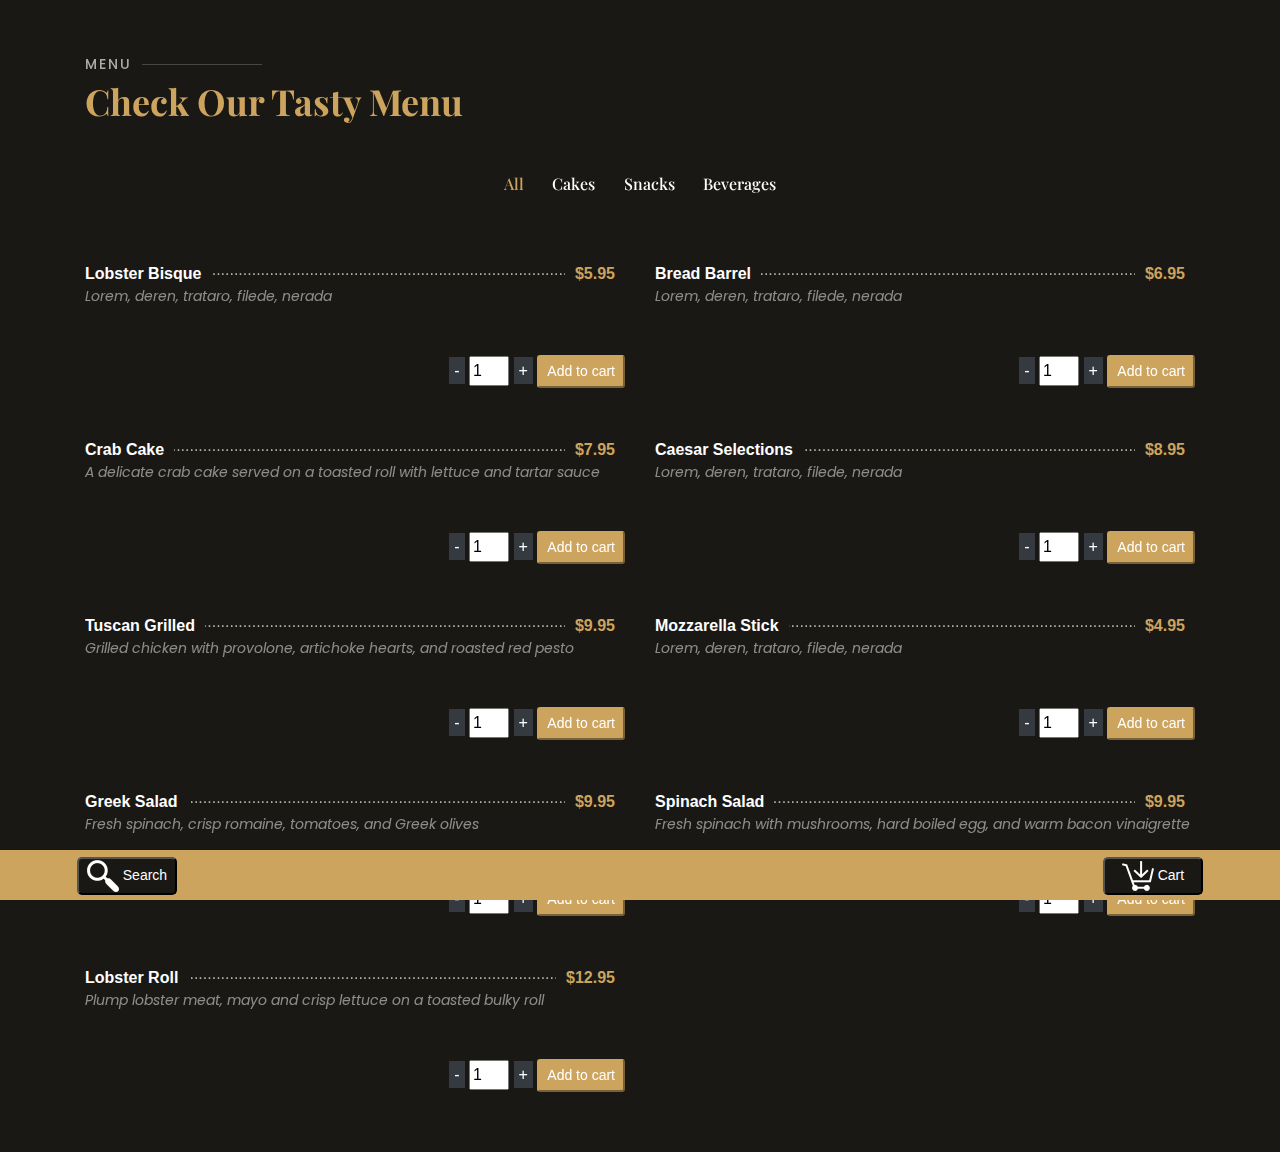
==== orderManagement/index.html @ 2bf502c6 "add features and order management" ====
<!DOCTYPE html>
<html lang="en">
  <head>
    <meta charset="utf-8" />
    <meta content="width=device-width, initial-scale=1.0" name="viewport" />

    <title>Bubby Bakery</title>
    <meta content="" name="description" />
    <meta content="" name="keywords" />

    <!-- Google Fonts -->
    <link
      href="https://fonts.googleapis.com/css?family=Open+Sans:300,300i,400,400i,600,600i,700,700i|Playfair+Display:ital,wght@0,400;0,500;0,600;0,700;1,400;1,500;1,600;1,700|Poppins:300,300i,400,400i,500,500i,600,600i,700,700i"
      rel="stylesheet"
    />

    <!-- Vendor CSS Files -->
    <link
      href="../assets/vendor/animate.css/animate.min.css"
      rel="stylesheet"
    />
    <link href="../assets/vendor/aos/aos.css" rel="stylesheet" />
    <link
      href="../assets/vendor/bootstrap/css/bootstrap.min.css"
      rel="stylesheet"
    />
    <link
      href="../assets/vendor/bootstrap-icons/bootstrap-icons.css"
      rel="stylesheet"
    />
    <link
      href="../assets/vendor/boxicons/css/boxicons.min.css"
      rel="stylesheet"
    />
    <link
      href="../assets/vendor/glightbox/css/glightbox.min.css"
      rel="stylesheet"
    />
    <link
      href="../assets/vendor/swiper/swiper-bundle.min.css"
      rel="stylesheet"
    />
    <link
      rel="stylesheet"
      href="https://cdnjs.cloudflare.com/ajax/libs/font-awesome/4.7.0/css/font-awesome.min.css"
    />

    <script src="https://ajax.googleapis.com/ajax/libs/jquery/3.5.1/jquery.min.js"></script>
  <script src="https://cdnjs.cloudflare.com/ajax/libs/popper.js/1.16.0/umd/popper.min.js"></script>
  <script src="https://maxcdn.bootstrapcdn.com/bootstrap/4.5.2/js/bootstrap.min.js"></script>
    <!-- Template Main CSS File -->
    <link href="../assets/css/style.css" rel="stylesheet" />
    <link rel="stylesheet" href="https://maxcdn.bootstrapcdn.com/bootstrap/4.5.2/css/bootstrap.min.css">

    <!-- =======================================================
  * Template Name: Restaurantly - v3.1.0
  * Template URL: https://bootstrapmade.com/restaurantly-restaurant-template/
  * Author: BootstrapMade.com
  * License: https://bootstrapmade.com/license/
  ======================================================== -->
  </head>

  <body>
    <!-- The social media icon bar -->

    <!-- ======= Menu Section ======= -->
    <section id="menu" class="menu section-bg">
      <div class="container" data-aos="fade-up">
        <div class="section-title">
          <h2>Menu</h2>
          <p>Check Our Tasty Menu</p>
        </div>

        <div class="row" data-aos="fade-up" data-aos-delay="100">
          <div class="col-lg-12 d-flex justify-content-center">
            <ul id="menu-flters">
              <li data-filter="*" class="filter-active">All</li>
              <li data-filter=".filter-starters">Cakes</li>
              <li data-filter=".filter-salads">Snacks</li>
              <li data-filter=".filter-specialty">Beverages</li>
            </ul>
          </div>
        </div>

        <div class="row menu-container" data-aos="fade-up" data-aos-delay="200">
          <div class="col-lg-6 menu-item filter-starters">
            <div class="menu-content">
              <a href="#">Lobster Bisque</a><span>$5.95
               
              </span>
              
            </div>
            <div class="menu-ingredients">
              Lorem, deren, trataro, filede, nerada
            </div>
            <div class="qty mt-5 ">
              <span class="minus bg-dark">-</span>
              <input type="number" class="count" name="qty" value="1">
              <span class="plus bg-dark">+</span>
              <button type="button" class="add-to-cart">Add to cart</button>
          </div>
          </div>

          <div class="col-lg-6 menu-item filter-specialty">
            <div class="menu-content">
              <a href="#">Bread Barrel</a><span>$6.95</span>
            </div>
            <div class="menu-ingredients">
              Lorem, deren, trataro, filede, nerada
            </div>
            <div class="qty mt-5 ">
              <span class="minus bg-dark">-</span>
              <input type="number" class="count" name="qty" value="1">
              <span class="plus bg-dark">+</span>
              <button type="button" class="add-to-cart">Add to cart</button>
          </div>
          </div>

          <div class="col-lg-6 menu-item filter-starters">
            <div class="menu-content">
              <a href="#">Crab Cake</a><span>$7.95</span>
            </div>
            <div class="menu-ingredients">
              A delicate crab cake served on a toasted roll with lettuce and
              tartar sauce
            </div>
            <div class="qty mt-5 ">
              <span class="minus bg-dark">-</span>
              <input type="number" class="count" name="qty" value="1">
              <span class="plus bg-dark">+</span>
              <button type="button" class="add-to-cart">Add to cart</button>
          </div>
          </div>

          <div class="col-lg-6 menu-item filter-salads">
            <div class="menu-content">
              <a href="#">Caesar Selections</a><span>$8.95</span>
            </div>
            <div class="menu-ingredients">
              Lorem, deren, trataro, filede, nerada
            </div>
            <div class="qty mt-5 ">
              <span class="minus bg-dark">-</span>
              <input type="number" class="count" name="qty" value="1">
              <span class="plus bg-dark">+</span>
              <button type="button" class="add-to-cart">Add to cart</button>
          </div>
          </div>

          <div class="col-lg-6 menu-item filter-specialty">
            <div class="menu-content">
              <a href="#">Tuscan Grilled</a><span>$9.95</span>
            </div>
            <div class="menu-ingredients">
              Grilled chicken with provolone, artichoke hearts, and roasted red
              pesto
            </div>
            <div class="qty mt-5 ">
              <span class="minus bg-dark">-</span>
              <input type="number" class="count" name="qty" value="1">
              <span class="plus bg-dark">+</span>
              <button type="button" class="add-to-cart">Add to cart</button>
          </div>
          </div>

          <div class="col-lg-6 menu-item filter-starters">
            <div class="menu-content">
              <a href="#">Mozzarella Stick</a><span>$4.95</span>
            </div>
            <div class="menu-ingredients">
              Lorem, deren, trataro, filede, nerada
            </div>
            <div class="qty mt-5 ">
              <span class="minus bg-dark">-</span>
              <input type="number" class="count" name="qty" value="1">
              <span class="plus bg-dark">+</span>
              <button type="button" class="add-to-cart">Add to cart</button>
          </div>
          </div>

          <div class="col-lg-6 menu-item filter-salads">
            <div class="menu-content">
              <a href="#">Greek Salad</a><span>$9.95</span>
            </div>
            <div class="menu-ingredients">
              Fresh spinach, crisp romaine, tomatoes, and Greek olives
            </div>
            <div class="qty mt-5 ">
              <span class="minus bg-dark">-</span>
              <input type="number" class="count" name="qty" value="1">
              <span class="plus bg-dark">+</span>
              <button type="button" class="add-to-cart">Add to cart</button>
          </div>
          </div>

          <div class="col-lg-6 menu-item filter-salads">
            <div class="menu-content">
              <a href="#">Spinach Salad</a><span>$9.95</span>
            </div>
            <div class="menu-ingredients">
              Fresh spinach with mushrooms, hard boiled egg, and warm bacon
              vinaigrette
            </div>
            <div class="qty mt-5 ">
              <span class="minus bg-dark">-</span>
              <input type="number" class="count" name="qty" value="1">
              <span class="plus bg-dark">+</span>
              <button type="button" class="add-to-cart">Add to cart</button>
          </div>
          </div>

          <div class="col-lg-6 menu-item filter-specialty">
            <div class="menu-content">
              <a href="#">Lobster Roll</a><span>$12.95</span>
            </div>
            <div class="menu-ingredients">
              Plump lobster meat, mayo and crisp lettuce on a toasted bulky roll
            </div>
            <div class="qty mt-5 ">
              <span class="minus bg-dark">-</span>
              <input type="number" class="count" name="qty" value="1">
              <span class="plus bg-dark">+</span>
              <button type="button" class="add-to-cart">Add to cart</button>
          </div>
          </div>
        </div>
      </div>
    </section>
    <!-- End Menu Section -->

<!-- modal cart section -->
<!-- Button to Open the Modal -->

<!-- The Modal -->
<div class="modal" id="myModal">
  
  <div class="modal-dialog modal-lg">
    <div class="modal-content">

      <!-- Modal Header -->
      <div class="modal-header">
        <h4 class="modal-title">Cart</h4>
        <button type="button" class="close" data-dismiss="modal">&times;</button>
      </div>

      <!-- Modal body -->
      <div class="modal-body">
        <div class="row">
          <div class="col-5">
            <p>Chocolate cheesecake</p>
          </div>
          <div class="col-5" >
            <h6>Quantity</h6>
            <span class="minus bg-dark">-</span>
              <input type="number" class="count" name="qty" value="1">
              <span class="plus bg-dark">+</span>
            </div>
            <div class="col-2" >
              <P>Rs 1600/-</P>
          
          </div>
        </div>
        <div class="row">
          <div class="col-5">
            <p>Chocolate cheesecake</p>
          </div>
          <div class="col-5" >
            <span class="minus bg-dark">-</span>
              <input type="number" class="count" name="qty" value="1">
              <span class="plus bg-dark">+</span>
            </div>
            <div class="col-2" >
              <P>Rs 1600/-</P>
          
          </div>
        </div>
      
      
      </div>

      <!-- Modal footer -->
      <div class="modal-footer">
        <button type="button" class="btn-modal" data-dismiss="modal">Checkout</button>
      </div>

    </div>
  </div>
</div>



<!-- The Modal -->

<!-- Modal -->

    <!-- ======= Footer ======= -->
    <footer class="footer">
      <div class="container">
      <div class="footer-top">
       
          <div class="row">
            <div class="col-6" id="search">
              <button class="cart-button" > <img src="../assets/png/search-3-32.ico" alt="" /> Search </button>
            </div>
            <div class="col-6" id="cart">
              <button class="cart-button"  data-toggle="modal" data-target="#myModal" ><img src="../assets/png/cart-43-32.ico" alt="" /> Cart</button>
            </div>
          </div>


          
          <!-- <div class="icon-bar">
          <img src="../assets/png/cart-43-32.ico" alt="">
         </div> -->
        </div>
      </div>
    </footer>
    <!-- End Footer -->

    <!-- Vendor JS Files -->
    <script src="../assets/vendor/aos/aos.js"></script>
    <script src="../assets/vendor/bootstrap/js/bootstrap.bundle.min.js"></script>
    <script src="../assets/vendor/glightbox/js/glightbox.min.js"></script>
    <script src="../assets/vendor/isotope-layout/isotope.pkgd.min.js"></script>
    <script src="../assets/vendor/php-email-form/validate.js"></script>
    <script src="../assets/vendor/swiper/swiper-bundle.min.js"></script>

    <!-- Template Main JS File -->
    <script src="../assets/js/main.js"></script>
  </body>
</html>
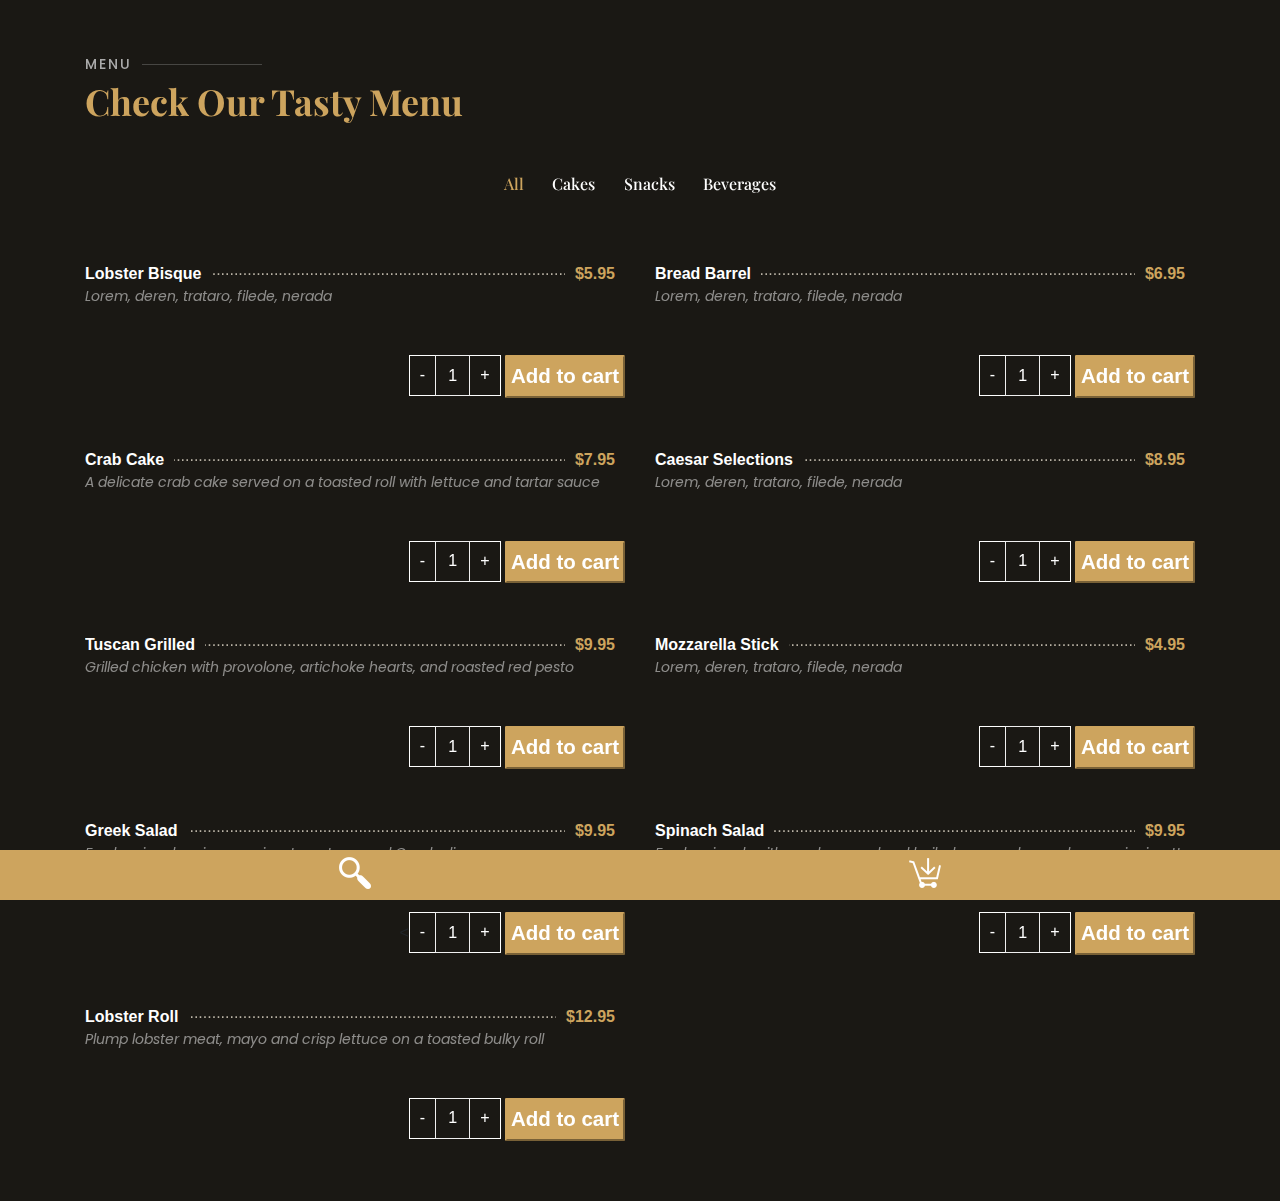
==== commit ca2fcd5d: "change tv menu" ====
--- a/orderManagement/index.html
+++ b/orderManagement/index.html
@@ -94,9 +94,8 @@
               Lorem, deren, trataro, filede, nerada
             </div>
             <div class="qty mt-5 ">
-              <span class="minus bg-dark">-</span>
-              <input type="number" class="count" name="qty" value="1">
-              <span class="plus bg-dark">+</span>
+              <div class="quantity buttons_added">
+                <input type="button" value="-" class="minus"><input type="number" step="1" min="1" max="" name="quantity" value="1" title="Qty" class="input-text qty text" size="4" pattern="" inputmode=""><input type="button" value="+" class="plus"></div></td>
               <button type="button" class="add-to-cart">Add to cart</button>
           </div>
           </div>
@@ -109,9 +108,8 @@
               Lorem, deren, trataro, filede, nerada
             </div>
             <div class="qty mt-5 ">
-              <span class="minus bg-dark">-</span>
-              <input type="number" class="count" name="qty" value="1">
-              <span class="plus bg-dark">+</span>
+              <div class="quantity buttons_added">
+                <input type="button" value="-" class="minus"><input type="number" step="1" min="1" max="" name="quantity" value="1" title="Qty" class="input-text qty text" size="4" pattern="" inputmode=""><input type="button" value="+" class="plus"></div></td>
               <button type="button" class="add-to-cart">Add to cart</button>
           </div>
           </div>
@@ -125,9 +123,8 @@
               tartar sauce
             </div>
             <div class="qty mt-5 ">
-              <span class="minus bg-dark">-</span>
-              <input type="number" class="count" name="qty" value="1">
-              <span class="plus bg-dark">+</span>
+              <div class="quantity buttons_added">
+                <input type="button" value="-" class="minus"><input type="number" step="1" min="1" max="" name="quantity" value="1" title="Qty" class="input-text qty text" size="4" pattern="" inputmode=""><input type="button" value="+" class="plus"></div></td>
               <button type="button" class="add-to-cart">Add to cart</button>
           </div>
           </div>
@@ -140,9 +137,8 @@
               Lorem, deren, trataro, filede, nerada
             </div>
             <div class="qty mt-5 ">
-              <span class="minus bg-dark">-</span>
-              <input type="number" class="count" name="qty" value="1">
-              <span class="plus bg-dark">+</span>
+              <div class="quantity buttons_added">
+                <input type="button" value="-" class="minus"><input type="number" step="1" min="1" max="" name="quantity" value="1" title="Qty" class="input-text qty text" size="4" pattern="" inputmode=""><input type="button" value="+" class="plus"></div></td>
               <button type="button" class="add-to-cart">Add to cart</button>
           </div>
           </div>
@@ -156,9 +152,8 @@
               pesto
             </div>
             <div class="qty mt-5 ">
-              <span class="minus bg-dark">-</span>
-              <input type="number" class="count" name="qty" value="1">
-              <span class="plus bg-dark">+</span>
+              <div class="quantity buttons_added">
+                <input type="button" value="-" class="minus"><input type="number" step="1" min="1" max="" name="quantity" value="1" title="Qty" class="input-text qty text" size="4" pattern="" inputmode=""><input type="button" value="+" class="plus"></div></td>
               <button type="button" class="add-to-cart">Add to cart</button>
           </div>
           </div>
@@ -171,9 +166,8 @@
               Lorem, deren, trataro, filede, nerada
             </div>
             <div class="qty mt-5 ">
-              <span class="minus bg-dark">-</span>
-              <input type="number" class="count" name="qty" value="1">
-              <span class="plus bg-dark">+</span>
+              <div class="quantity buttons_added">
+                <input type="button" value="-" class="minus"><input type="number" step="1" min="1" max="" name="quantity" value="1" title="Qty" class="input-text qty text" size="4" pattern="" inputmode=""><input type="button" value="+" class="plus"></div></td>
               <button type="button" class="add-to-cart">Add to cart</button>
           </div>
           </div>
@@ -186,9 +180,8 @@
               Fresh spinach, crisp romaine, tomatoes, and Greek olives
             </div>
             <div class="qty mt-5 ">
-              <span class="minus bg-dark">-</span>
-              <input type="number" class="count" name="qty" value="1">
-              <span class="plus bg-dark">+</span>
+              <<div class="quantity buttons_added">
+                <input type="button" value="-" class="minus"><input type="number" step="1" min="1" max="" name="quantity" value="1" title="Qty" class="input-text qty text" size="4" pattern="" inputmode=""><input type="button" value="+" class="plus"></div></td>
               <button type="button" class="add-to-cart">Add to cart</button>
           </div>
           </div>
@@ -202,9 +195,8 @@
               vinaigrette
             </div>
             <div class="qty mt-5 ">
-              <span class="minus bg-dark">-</span>
-              <input type="number" class="count" name="qty" value="1">
-              <span class="plus bg-dark">+</span>
+              <div class="quantity buttons_added">
+                <input type="button" value="-" class="minus"><input type="number" step="1" min="1" max="" name="quantity" value="1" title="Qty" class="input-text qty text" size="4" pattern="" inputmode=""><input type="button" value="+" class="plus"></div></td>
               <button type="button" class="add-to-cart">Add to cart</button>
           </div>
           </div>
@@ -217,9 +209,8 @@
               Plump lobster meat, mayo and crisp lettuce on a toasted bulky roll
             </div>
             <div class="qty mt-5 ">
-              <span class="minus bg-dark">-</span>
-              <input type="number" class="count" name="qty" value="1">
-              <span class="plus bg-dark">+</span>
+              <div class="quantity buttons_added">
+                <input type="button" value="-" class="minus"><input type="number" step="1" min="1" max="" name="quantity" value="1" title="Qty" class="input-text qty text" size="4" pattern="" inputmode=""><input type="button" value="+" class="plus"></div></td>
               <button type="button" class="add-to-cart">Add to cart</button>
           </div>
           </div>
@@ -244,39 +235,36 @@
       </div>
 
       <!-- Modal body -->
-      <div class="modal-body">
-        <div class="row">
-          <div class="col-5">
-            <p>Chocolate cheesecake</p>
-          </div>
-          <div class="col-5" >
-            <h6>Quantity</h6>
-            <span class="minus bg-dark">-</span>
-              <input type="number" class="count" name="qty" value="1">
-              <span class="plus bg-dark">+</span>
-            </div>
-            <div class="col-2" >
-              <P>Rs 1600/-</P>
-          
-          </div>
-        </div>
-        <div class="row">
-          <div class="col-5">
-            <p>Chocolate cheesecake</p>
-          </div>
-          <div class="col-5" >
-            <span class="minus bg-dark">-</span>
-              <input type="number" class="count" name="qty" value="1">
-              <span class="plus bg-dark">+</span>
-            </div>
-            <div class="col-2" >
-              <P>Rs 1600/-</P>
-          
-          </div>
-        </div>
-      
-      
-      </div>
+      <table class="table">
+        <tbody>
+          <thead>
+            <tr>
+              <th scope="col">#</th>
+              <th scope="col">Item Name</th>
+              <th scope="col">Quantity</th>
+              <th scope="col">Price</th>
+            </tr>
+          </thead>
+          <tr>
+            <th scope="row">1</th>
+            <td>Paneer Pizza Medium</td>
+            <td>
+              <div class="quantity buttons_added">
+              <input type="button" value="-" class="minus"><input type="number" step="1" min="1" max="" name="quantity" value="1" title="Qty" class="input-text qty text" size="4" pattern="" inputmode=""><input type="button" value="+" class="plus"></td>
+            <td>200</td>
+          </tr>
+          <tr>
+            <th scope="row">2</th>
+            <td>Cold Coffee w/ Icecream</td>
+            <td>
+              <div class="quantity buttons_added">
+              <input type="button" value="-" class="minus"><input type="number" step="1" min="1" max="" name="quantity" value="1" title="Qty" class="input-text qty text" size="4" pattern="" inputmode=""><input type="button" value="+" class="plus"></div></td>
+            <td>150</td>
+            
+          </tr>
+        </tbody>
+      </table>
+      <p class="total-price"> Total price : Rs 350 </p>
 
       <!-- Modal footer -->
       <div class="modal-footer">
@@ -300,10 +288,10 @@
        
           <div class="row">
             <div class="col-6" id="search">
-              <button class="cart-button" > <img src="../assets/png/search-3-32.ico" alt="" /> Search </button>
+              <img src="../assets/png/search-3-32.ico" alt="" />
             </div>
             <div class="col-6" id="cart">
-              <button class="cart-button"  data-toggle="modal" data-target="#myModal" ><img src="../assets/png/cart-43-32.ico" alt="" /> Cart</button>
+              <img src="../assets/png/cart-43-32.ico" alt="" data-toggle="modal" data-target="#myModal" /> 
             </div>
           </div>
 
@@ -324,6 +312,8 @@
     <script src="../assets/vendor/isotope-layout/isotope.pkgd.min.js"></script>
     <script src="../assets/vendor/php-email-form/validate.js"></script>
     <script src="../assets/vendor/swiper/swiper-bundle.min.js"></script>
+    <script data-require="jquery@3.1.1" data-semver="3.1.1" src="https://ajax.googleapis.com/ajax/libs/jquery/3.1.1/jquery.min.js"></script>
+    <script src="script.js"></script>
 
     <!-- Template Main JS File -->
     <script src="../assets/js/main.js"></script>
--- a/assets/css/style.css
+++ b/assets/css/style.css
@@ -1782,11 +1782,11 @@
 
 #search {
   padding: 7px;
-  text-align: left;
+  text-align: center;
 }
 
 #cart {
-  text-align: right;
+  text-align: center;
   padding: 7px;
 
 }
@@ -1809,18 +1809,16 @@
 }
 
 .add-to-cart {
-  padding: 0.25rem 0.5rem;
-  font-size: 0.875rem;
-  border-radius: 0.2rem;
+  padding: 4px;
+  font-size: 1.28rem;
+  border-radius: 0.1rem;
   color: #fff;
   background-color: #cda45e;
   border-color: #cda45e;
-  text-align: center;
   text-decoration: none;
   vertical-align: middle;
   display: inline-block;
-  font-weight: 400;
-  line-height: 1.5;
+  font-weight: 600;
 }
 
 
@@ -1853,6 +1851,7 @@
 
 .modal-content{
 color: #cda45e;
+background-color: #1a1814 ;
 }
 
 .modal-footer{
@@ -1860,3 +1859,78 @@
   background-color: #cda45e;
 }
 
+.quantity {
+  display: inline-block; }
+ 
+ .quantity .input-text.qty {
+   color: white;
+  width: 35px;
+  height: 41px;
+  padding: 0 5px;
+  text-align: center;
+  background-color:#1a1814;
+  border: 1px solid #efefef;
+ }
+ 
+ .quantity.buttons_added {
+  text-align: left;
+  position: relative;
+  white-space: nowrap;
+  vertical-align: top; }
+ 
+ .quantity.buttons_added input {
+  display: inline-block;
+  margin: 0;
+  vertical-align: top;
+  box-shadow: none;
+ }
+ 
+ .quantity.buttons_added .minus,
+ .quantity.buttons_added .plus {
+  padding: 7px 10px 8px;
+  height: 41px;
+  background-color: #1a1814;
+  border: 1px solid white;
+  cursor:pointer;}
+ 
+ .quantity.buttons_added .minus {
+  border-right: 0; }
+ 
+ .quantity.buttons_added .plus {
+  border-left: 0; }
+ 
+ .quantity.buttons_added .minus:hover,
+ .quantity.buttons_added .plus:hover {
+  background: #eeeeee;
+  color:#1a1814 ;
+ }
+ 
+ .quantity input::-webkit-outer-spin-button,
+ .quantity input::-webkit-inner-spin-button {
+  -webkit-appearance: none;
+  -moz-appearance: none;
+  margin: 0; }
+  
+  .quantity.buttons_added .minus:focus,
+ .quantity.buttons_added .plus:focus {
+  outline: none; }
+
+  
+  .total-price{
+    text-align: end;
+    margin-right: 20px;
+  }
+
+.table{
+  background-color: #1a1814 ;
+}
+
+ th{
+ color: white;
+ }
+ td{
+   color: white;
+ }
+ tr{
+   color: white;
+ }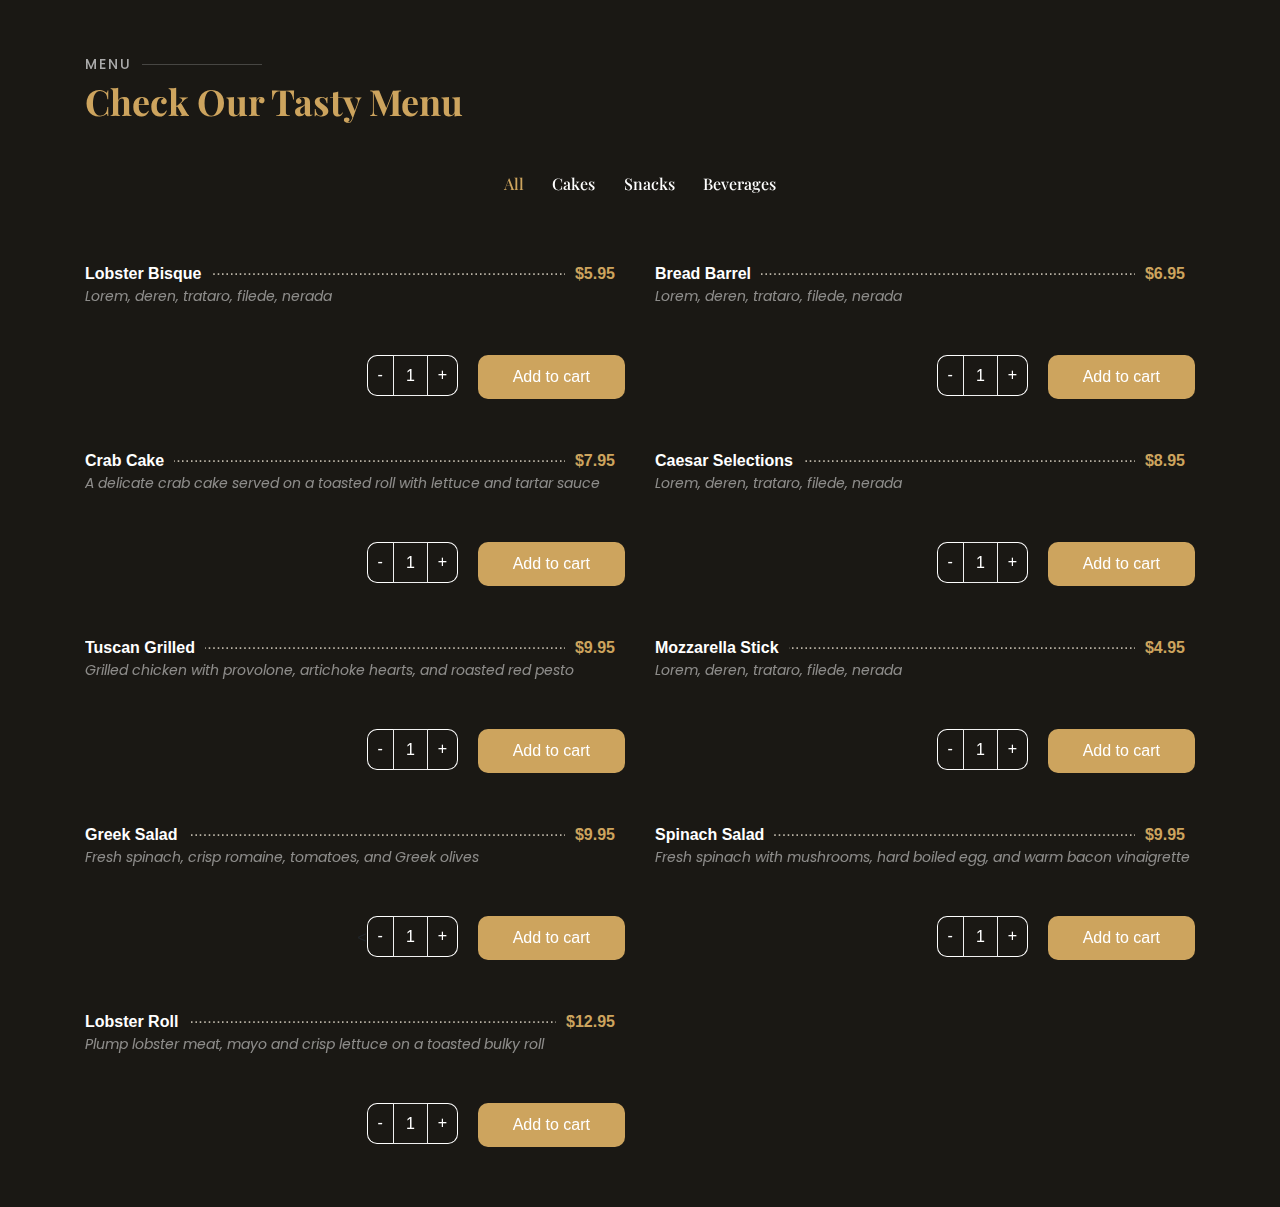
==== commit 1dc68b80: "fix cart modal and landing page" ====
--- a/orderManagement/index.html
+++ b/orderManagement/index.html
@@ -1,321 +1,325 @@
 <!DOCTYPE html>
 <html lang="en">
-  <head>
-    <meta charset="utf-8" />
-    <meta content="width=device-width, initial-scale=1.0" name="viewport" />
-
-    <title>Bubby Bakery</title>
-    <meta content="" name="description" />
-    <meta content="" name="keywords" />
-
-    <!-- Google Fonts -->
-    <link
-      href="https://fonts.googleapis.com/css?family=Open+Sans:300,300i,400,400i,600,600i,700,700i|Playfair+Display:ital,wght@0,400;0,500;0,600;0,700;1,400;1,500;1,600;1,700|Poppins:300,300i,400,400i,500,500i,600,600i,700,700i"
-      rel="stylesheet"
-    />
-
-    <!-- Vendor CSS Files -->
-    <link
-      href="../assets/vendor/animate.css/animate.min.css"
-      rel="stylesheet"
-    />
-    <link href="../assets/vendor/aos/aos.css" rel="stylesheet" />
-    <link
-      href="../assets/vendor/bootstrap/css/bootstrap.min.css"
-      rel="stylesheet"
-    />
-    <link
-      href="../assets/vendor/bootstrap-icons/bootstrap-icons.css"
-      rel="stylesheet"
-    />
-    <link
-      href="../assets/vendor/boxicons/css/boxicons.min.css"
-      rel="stylesheet"
-    />
-    <link
-      href="../assets/vendor/glightbox/css/glightbox.min.css"
-      rel="stylesheet"
-    />
-    <link
-      href="../assets/vendor/swiper/swiper-bundle.min.css"
-      rel="stylesheet"
-    />
-    <link
-      rel="stylesheet"
-      href="https://cdnjs.cloudflare.com/ajax/libs/font-awesome/4.7.0/css/font-awesome.min.css"
-    />
-
-    <script src="https://ajax.googleapis.com/ajax/libs/jquery/3.5.1/jquery.min.js"></script>
+
+<head>
+  <meta charset="utf-8" />
+  <meta content="width=device-width, initial-scale=1.0" name="viewport" />
+
+  <title>Bubby Bakery</title>
+  <meta content="" name="description" />
+  <meta content="" name="keywords" />
+
+  <!-- Google Fonts -->
+  <link
+    href="https://fonts.googleapis.com/css?family=Open+Sans:300,300i,400,400i,600,600i,700,700i|Playfair+Display:ital,wght@0,400;0,500;0,600;0,700;1,400;1,500;1,600;1,700|Poppins:300,300i,400,400i,500,500i,600,600i,700,700i"
+    rel="stylesheet" />
+
+  <!-- Vendor CSS Files -->
+  <link href="../assets/vendor/animate.css/animate.min.css" rel="stylesheet" />
+  <link href="../assets/vendor/aos/aos.css" rel="stylesheet" />
+  <link href="../assets/vendor/bootstrap/css/bootstrap.min.css" rel="stylesheet" />
+  <link href="../assets/vendor/bootstrap-icons/bootstrap-icons.css" rel="stylesheet" />
+  <link href="../assets/vendor/boxicons/css/boxicons.min.css" rel="stylesheet" />
+  <link href="../assets/vendor/glightbox/css/glightbox.min.css" rel="stylesheet" />
+  <link href="../assets/vendor/swiper/swiper-bundle.min.css" rel="stylesheet" />
+  <link rel="stylesheet" href="https://cdnjs.cloudflare.com/ajax/libs/font-awesome/4.7.0/css/font-awesome.min.css" />
+
+  <script src="https://ajax.googleapis.com/ajax/libs/jquery/3.5.1/jquery.min.js"></script>
   <script src="https://cdnjs.cloudflare.com/ajax/libs/popper.js/1.16.0/umd/popper.min.js"></script>
   <script src="https://maxcdn.bootstrapcdn.com/bootstrap/4.5.2/js/bootstrap.min.js"></script>
-    <!-- Template Main CSS File -->
-    <link href="../assets/css/style.css" rel="stylesheet" />
-    <link rel="stylesheet" href="https://maxcdn.bootstrapcdn.com/bootstrap/4.5.2/css/bootstrap.min.css">
-
-    <!-- =======================================================
+  <!-- Template Main CSS File -->
+  <link href="../assets/css/style.css" rel="stylesheet" />
+  <link rel="stylesheet" href="./style.css">
+  <link rel="stylesheet" href="https://maxcdn.bootstrapcdn.com/bootstrap/4.5.2/css/bootstrap.min.css">
+
+  <!-- =======================================================
   * Template Name: Restaurantly - v3.1.0
   * Template URL: https://bootstrapmade.com/restaurantly-restaurant-template/
   * Author: BootstrapMade.com
   * License: https://bootstrapmade.com/license/
   ======================================================== -->
-  </head>
-
-  <body>
-    <!-- The social media icon bar -->
-
-    <!-- ======= Menu Section ======= -->
-    <section id="menu" class="menu section-bg">
-      <div class="container" data-aos="fade-up">
-        <div class="section-title">
-          <h2>Menu</h2>
-          <p>Check Our Tasty Menu</p>
-        </div>
-
-        <div class="row" data-aos="fade-up" data-aos-delay="100">
-          <div class="col-lg-12 d-flex justify-content-center">
-            <ul id="menu-flters">
-              <li data-filter="*" class="filter-active">All</li>
-              <li data-filter=".filter-starters">Cakes</li>
-              <li data-filter=".filter-salads">Snacks</li>
-              <li data-filter=".filter-specialty">Beverages</li>
-            </ul>
-          </div>
-        </div>
-
-        <div class="row menu-container" data-aos="fade-up" data-aos-delay="200">
-          <div class="col-lg-6 menu-item filter-starters">
-            <div class="menu-content">
-              <a href="#">Lobster Bisque</a><span>$5.95
-               
-              </span>
-              
-            </div>
-            <div class="menu-ingredients">
-              Lorem, deren, trataro, filede, nerada
-            </div>
-            <div class="qty mt-5 ">
-              <div class="quantity buttons_added">
-                <input type="button" value="-" class="minus"><input type="number" step="1" min="1" max="" name="quantity" value="1" title="Qty" class="input-text qty text" size="4" pattern="" inputmode=""><input type="button" value="+" class="plus"></div></td>
-              <button type="button" class="add-to-cart">Add to cart</button>
-          </div>
-          </div>
-
-          <div class="col-lg-6 menu-item filter-specialty">
-            <div class="menu-content">
-              <a href="#">Bread Barrel</a><span>$6.95</span>
-            </div>
-            <div class="menu-ingredients">
-              Lorem, deren, trataro, filede, nerada
-            </div>
-            <div class="qty mt-5 ">
-              <div class="quantity buttons_added">
-                <input type="button" value="-" class="minus"><input type="number" step="1" min="1" max="" name="quantity" value="1" title="Qty" class="input-text qty text" size="4" pattern="" inputmode=""><input type="button" value="+" class="plus"></div></td>
-              <button type="button" class="add-to-cart">Add to cart</button>
-          </div>
-          </div>
-
-          <div class="col-lg-6 menu-item filter-starters">
-            <div class="menu-content">
-              <a href="#">Crab Cake</a><span>$7.95</span>
-            </div>
-            <div class="menu-ingredients">
-              A delicate crab cake served on a toasted roll with lettuce and
-              tartar sauce
-            </div>
-            <div class="qty mt-5 ">
-              <div class="quantity buttons_added">
-                <input type="button" value="-" class="minus"><input type="number" step="1" min="1" max="" name="quantity" value="1" title="Qty" class="input-text qty text" size="4" pattern="" inputmode=""><input type="button" value="+" class="plus"></div></td>
-              <button type="button" class="add-to-cart">Add to cart</button>
-          </div>
-          </div>
-
-          <div class="col-lg-6 menu-item filter-salads">
-            <div class="menu-content">
-              <a href="#">Caesar Selections</a><span>$8.95</span>
-            </div>
-            <div class="menu-ingredients">
-              Lorem, deren, trataro, filede, nerada
-            </div>
-            <div class="qty mt-5 ">
-              <div class="quantity buttons_added">
-                <input type="button" value="-" class="minus"><input type="number" step="1" min="1" max="" name="quantity" value="1" title="Qty" class="input-text qty text" size="4" pattern="" inputmode=""><input type="button" value="+" class="plus"></div></td>
-              <button type="button" class="add-to-cart">Add to cart</button>
-          </div>
-          </div>
-
-          <div class="col-lg-6 menu-item filter-specialty">
-            <div class="menu-content">
-              <a href="#">Tuscan Grilled</a><span>$9.95</span>
-            </div>
-            <div class="menu-ingredients">
-              Grilled chicken with provolone, artichoke hearts, and roasted red
-              pesto
-            </div>
-            <div class="qty mt-5 ">
-              <div class="quantity buttons_added">
-                <input type="button" value="-" class="minus"><input type="number" step="1" min="1" max="" name="quantity" value="1" title="Qty" class="input-text qty text" size="4" pattern="" inputmode=""><input type="button" value="+" class="plus"></div></td>
-              <button type="button" class="add-to-cart">Add to cart</button>
-          </div>
-          </div>
-
-          <div class="col-lg-6 menu-item filter-starters">
-            <div class="menu-content">
-              <a href="#">Mozzarella Stick</a><span>$4.95</span>
-            </div>
-            <div class="menu-ingredients">
-              Lorem, deren, trataro, filede, nerada
-            </div>
-            <div class="qty mt-5 ">
-              <div class="quantity buttons_added">
-                <input type="button" value="-" class="minus"><input type="number" step="1" min="1" max="" name="quantity" value="1" title="Qty" class="input-text qty text" size="4" pattern="" inputmode=""><input type="button" value="+" class="plus"></div></td>
-              <button type="button" class="add-to-cart">Add to cart</button>
-          </div>
-          </div>
-
-          <div class="col-lg-6 menu-item filter-salads">
-            <div class="menu-content">
-              <a href="#">Greek Salad</a><span>$9.95</span>
-            </div>
-            <div class="menu-ingredients">
-              Fresh spinach, crisp romaine, tomatoes, and Greek olives
-            </div>
-            <div class="qty mt-5 ">
-              <<div class="quantity buttons_added">
-                <input type="button" value="-" class="minus"><input type="number" step="1" min="1" max="" name="quantity" value="1" title="Qty" class="input-text qty text" size="4" pattern="" inputmode=""><input type="button" value="+" class="plus"></div></td>
-              <button type="button" class="add-to-cart">Add to cart</button>
-          </div>
-          </div>
-
-          <div class="col-lg-6 menu-item filter-salads">
-            <div class="menu-content">
-              <a href="#">Spinach Salad</a><span>$9.95</span>
-            </div>
-            <div class="menu-ingredients">
-              Fresh spinach with mushrooms, hard boiled egg, and warm bacon
-              vinaigrette
-            </div>
-            <div class="qty mt-5 ">
-              <div class="quantity buttons_added">
-                <input type="button" value="-" class="minus"><input type="number" step="1" min="1" max="" name="quantity" value="1" title="Qty" class="input-text qty text" size="4" pattern="" inputmode=""><input type="button" value="+" class="plus"></div></td>
-              <button type="button" class="add-to-cart">Add to cart</button>
-          </div>
-          </div>
-
-          <div class="col-lg-6 menu-item filter-specialty">
-            <div class="menu-content">
-              <a href="#">Lobster Roll</a><span>$12.95</span>
-            </div>
-            <div class="menu-ingredients">
-              Plump lobster meat, mayo and crisp lettuce on a toasted bulky roll
-            </div>
-            <div class="qty mt-5 ">
-              <div class="quantity buttons_added">
-                <input type="button" value="-" class="minus"><input type="number" step="1" min="1" max="" name="quantity" value="1" title="Qty" class="input-text qty text" size="4" pattern="" inputmode=""><input type="button" value="+" class="plus"></div></td>
-              <button type="button" class="add-to-cart">Add to cart</button>
-          </div>
-          </div>
-        </div>
-      </div>
-    </section>
-    <!-- End Menu Section -->
-
-<!-- modal cart section -->
-<!-- Button to Open the Modal -->
-
-<!-- The Modal -->
-<div class="modal" id="myModal">
-  
-  <div class="modal-dialog modal-lg">
-    <div class="modal-content">
-
-      <!-- Modal Header -->
-      <div class="modal-header">
-        <h4 class="modal-title">Cart</h4>
-        <button type="button" class="close" data-dismiss="modal">&times;</button>
-      </div>
-
-      <!-- Modal body -->
-      <table class="table">
-        <tbody>
-          <thead>
+</head>
+
+<body>
+  <!-- The social media icon bar -->
+
+  <!-- ======= Menu Section ======= -->
+  <section id="menu" class="menu section-bg">
+    <div class="container" data-aos="fade-up">
+      <div class="section-title">
+        <h2>Menu</h2>
+        <p>Check Our Tasty Menu</p>
+      </div>
+
+      <div class="row" data-aos="fade-up" data-aos-delay="100">
+        <div class="col-lg-12 d-flex justify-content-center">
+          <ul id="menu-flters">
+            <li data-filter="*" class="filter-active">All</li>
+            <li data-filter=".filter-starters">Cakes</li>
+            <li data-filter=".filter-salads">Snacks</li>
+            <li data-filter=".filter-specialty">Beverages</li>
+          </ul>
+        </div>
+      </div>
+
+      <div class="row menu-container" data-aos="fade-up" data-aos-delay="200">
+        <div class="col-lg-6 menu-item filter-starters">
+          <div class="menu-content">
+            <a href="#">Lobster Bisque</a><span>$5.95
+
+            </span>
+
+          </div>
+          <div class="menu-ingredients">
+            Lorem, deren, trataro, filede, nerada
+          </div>
+          <div class="qty mt-5 ">
+            <div class="quantity buttons_added">
+              <input type="button" value="-" class="minus"><input type="number" step="1" min="1" max="" name="quantity"
+                value="1" title="Qty" class="input-text qty text" size="4" pattern="" inputmode=""><input type="button"
+                value="+" class="plus">
+            </div>
+            </td>
+            <button type="button" class="add-to-cart">Add to cart</button>
+          </div>
+        </div>
+
+        <div class="col-lg-6 menu-item filter-specialty">
+          <div class="menu-content">
+            <a href="#">Bread Barrel</a><span>$6.95</span>
+          </div>
+          <div class="menu-ingredients">
+            Lorem, deren, trataro, filede, nerada
+          </div>
+          <div class="qty mt-5 ">
+            <div class="quantity buttons_added">
+              <input type="button" value="-" class="minus"><input type="number" step="1" min="1" max="" name="quantity"
+                value="1" title="Qty" class="input-text qty text" size="4" pattern="" inputmode=""><input type="button"
+                value="+" class="plus">
+            </div>
+            </td>
+            <button type="button" class="add-to-cart">Add to cart</button>
+          </div>
+        </div>
+
+        <div class="col-lg-6 menu-item filter-starters">
+          <div class="menu-content">
+            <a href="#">Crab Cake</a><span>$7.95</span>
+          </div>
+          <div class="menu-ingredients">
+            A delicate crab cake served on a toasted roll with lettuce and
+            tartar sauce
+          </div>
+          <div class="qty mt-5 ">
+            <div class="quantity buttons_added">
+              <input type="button" value="-" class="minus"><input type="number" step="1" min="1" max="" name="quantity"
+                value="1" title="Qty" class="input-text qty text" size="4" pattern="" inputmode=""><input type="button"
+                value="+" class="plus">
+            </div>
+            </td>
+            <button type="button" class="add-to-cart">Add to cart</button>
+          </div>
+        </div>
+
+        <div class="col-lg-6 menu-item filter-salads">
+          <div class="menu-content">
+            <a href="#">Caesar Selections</a><span>$8.95</span>
+          </div>
+          <div class="menu-ingredients">
+            Lorem, deren, trataro, filede, nerada
+          </div>
+          <div class="qty mt-5 ">
+            <div class="quantity buttons_added">
+              <input type="button" value="-" class="minus"><input type="number" step="1" min="1" max="" name="quantity"
+                value="1" title="Qty" class="input-text qty text" size="4" pattern="" inputmode=""><input type="button"
+                value="+" class="plus">
+            </div>
+            </td>
+            <button type="button" class="add-to-cart">Add to cart</button>
+          </div>
+        </div>
+
+        <div class="col-lg-6 menu-item filter-specialty">
+          <div class="menu-content">
+            <a href="#">Tuscan Grilled</a><span>$9.95</span>
+          </div>
+          <div class="menu-ingredients">
+            Grilled chicken with provolone, artichoke hearts, and roasted red
+            pesto
+          </div>
+          <div class="qty mt-5 ">
+            <div class="quantity buttons_added">
+              <input type="button" value="-" class="minus"><input type="number" step="1" min="1" max="" name="quantity"
+                value="1" title="Qty" class="input-text qty text" size="4" pattern="" inputmode=""><input type="button"
+                value="+" class="plus">
+            </div>
+            </td>
+            <button type="button" class="add-to-cart">Add to cart</button>
+          </div>
+        </div>
+
+        <div class="col-lg-6 menu-item filter-starters">
+          <div class="menu-content">
+            <a href="#">Mozzarella Stick</a><span>$4.95</span>
+          </div>
+          <div class="menu-ingredients">
+            Lorem, deren, trataro, filede, nerada
+          </div>
+          <div class="qty mt-5 ">
+            <div class="quantity buttons_added">
+              <input type="button" value="-" class="minus"><input type="number" step="1" min="1" max="" name="quantity"
+                value="1" title="Qty" class="input-text qty text" size="4" pattern="" inputmode=""><input type="button"
+                value="+" class="plus">
+            </div>
+            </td>
+            <button type="button" class="add-to-cart">Add to cart</button>
+          </div>
+        </div>
+
+        <div class="col-lg-6 menu-item filter-salads">
+          <div class="menu-content">
+            <a href="#">Greek Salad</a><span>$9.95</span>
+          </div>
+          <div class="menu-ingredients">
+            Fresh spinach, crisp romaine, tomatoes, and Greek olives
+          </div>
+          <div class="qty mt-5 ">
+            <<div class="quantity buttons_added">
+              <input type="button" value="-" class="minus"><input type="number" step="1" min="1" max="" name="quantity"
+                value="1" title="Qty" class="input-text qty text" size="4" pattern="" inputmode=""><input type="button"
+                value="+" class="plus">
+          </div>
+          </td>
+          <button type="button" class="add-to-cart">Add to cart</button>
+        </div>
+      </div>
+
+      <div class="col-lg-6 menu-item filter-salads">
+        <div class="menu-content">
+          <a href="#">Spinach Salad</a><span>$9.95</span>
+        </div>
+        <div class="menu-ingredients">
+          Fresh spinach with mushrooms, hard boiled egg, and warm bacon
+          vinaigrette
+        </div>
+        <div class="qty mt-5 ">
+          <div class="quantity buttons_added">
+            <input type="button" value="-" class="minus"><input type="number" step="1" min="1" max="" name="quantity"
+              value="1" title="Qty" class="input-text qty text" size="4" pattern="" inputmode=""><input type="button"
+              value="+" class="plus">
+          </div>
+          </td>
+          <button type="button" class="add-to-cart">Add to cart</button>
+        </div>
+      </div>
+
+      <div class="col-lg-6 menu-item filter-specialty">
+        <div class="menu-content">
+          <a href="#">Lobster Roll</a><span>$12.95</span>
+        </div>
+        <div class="menu-ingredients">
+          Plump lobster meat, mayo and crisp lettuce on a toasted bulky roll
+        </div>
+        <div class="qty mt-5 ">
+          <div class="quantity buttons_added">
+            <input type="button" value="-" class="minus"><input type="number" step="1" min="1" max="" name="quantity"
+              value="1" title="Qty" class="input-text qty text" size="4" pattern="" inputmode=""><input type="button"
+              value="+" class="plus">
+          </div>
+          </td>
+          <button type="button" class="add-to-cart">Add to cart</button>
+        </div>
+      </div>
+    </div>
+    </div>
+  </section>
+  <!-- End Menu Section -->
+
+  <!-- modal cart section -->
+  <!-- Button to Open the Modal -->
+
+  <!-- The Modal -->
+  <div class="modal" id="myModal">
+
+    <div class="modal-dialog modal-lg">
+      <div class="modal-content">
+
+        <!-- Modal Header -->
+        <div class="modal-header">
+          <h4 class="modal-title">Cart</h4>
+          <button type="button" class="close" data-dismiss="modal">&times;</button>
+        </div>
+
+        <!-- Modal body -->
+        <table class="table">
+          <tbody>
+            <thead>
+              <tr>
+                <th scope="col">#</th>
+                <th scope="col">Item Name</th>
+                <th scope="col">Quantity</th>
+                <th scope="col">Price</th>
+              </tr>
+            </thead>
             <tr>
-              <th scope="col">#</th>
-              <th scope="col">Item Name</th>
-              <th scope="col">Quantity</th>
-              <th scope="col">Price</th>
+              <th scope="row">1</th>
+              <td>Paneer Pizza Medium</td>
+              <td>
+                <div class="quantity buttons_added">
+                  <input type="button" value="-" class="minus"><input type="number" step="1" min="1" max=""
+                    name="quantity" value="1" title="Qty" class="input-text qty text" size="4" pattern=""
+                    inputmode=""><input type="button" value="+" class="plus">
+              </td>
+              <td>200</td>
             </tr>
-          </thead>
-          <tr>
-            <th scope="row">1</th>
-            <td>Paneer Pizza Medium</td>
-            <td>
-              <div class="quantity buttons_added">
-              <input type="button" value="-" class="minus"><input type="number" step="1" min="1" max="" name="quantity" value="1" title="Qty" class="input-text qty text" size="4" pattern="" inputmode=""><input type="button" value="+" class="plus"></td>
-            <td>200</td>
-          </tr>
-          <tr>
-            <th scope="row">2</th>
-            <td>Cold Coffee w/ Icecream</td>
-            <td>
-              <div class="quantity buttons_added">
-              <input type="button" value="-" class="minus"><input type="number" step="1" min="1" max="" name="quantity" value="1" title="Qty" class="input-text qty text" size="4" pattern="" inputmode=""><input type="button" value="+" class="plus"></div></td>
-            <td>150</td>
-            
-          </tr>
-        </tbody>
-      </table>
-      <p class="total-price"> Total price : Rs 350 </p>
-
-      <!-- Modal footer -->
-      <div class="modal-footer">
-        <button type="button" class="btn-modal" data-dismiss="modal">Checkout</button>
-      </div>
-
+            <tr>
+              <th scope="row">2</th>
+              <td>Cold Coffee w/ Icecream</td>
+              <td>
+                <div class="quantity buttons_added">
+                  <input type="button" value="-" class="minus"><input type="number" step="1" min="1" max=""
+                    name="quantity" value="1" title="Qty" class="input-text qty text" size="4" pattern=""
+                    inputmode=""><input type="button" value="+" class="plus">
+                </div>
+              </td>
+              <td>150</td>
+
+            </tr>
+          </tbody>
+        </table>
+        <div class="total-price">
+          <p> Total price : Rs 350 </p>
+        </div>
+        <!-- Modal footer -->
+        <div class="modal-footer">
+          <button type="button" class="add-to-cart" data-dismiss="modal">Checkout</button>
+        </div>
+
+      </div>
     </div>
   </div>
-</div>
-
-
-
-<!-- The Modal -->
-
-<!-- Modal -->
-
-    <!-- ======= Footer ======= -->
-    <footer class="footer">
-      <div class="container">
-      <div class="footer-top">
-       
-          <div class="row">
-            <div class="col-6" id="search">
-              <img src="../assets/png/search-3-32.ico" alt="" />
-            </div>
-            <div class="col-6" id="cart">
-              <img src="../assets/png/cart-43-32.ico" alt="" data-toggle="modal" data-target="#myModal" /> 
-            </div>
-          </div>
-
-
-          
-          <!-- <div class="icon-bar">
-          <img src="../assets/png/cart-43-32.ico" alt="">
-         </div> -->
-        </div>
-      </div>
-    </footer>
-    <!-- End Footer -->
-
-    <!-- Vendor JS Files -->
-    <script src="../assets/vendor/aos/aos.js"></script>
-    <script src="../assets/vendor/bootstrap/js/bootstrap.bundle.min.js"></script>
-    <script src="../assets/vendor/glightbox/js/glightbox.min.js"></script>
-    <script src="../assets/vendor/isotope-layout/isotope.pkgd.min.js"></script>
-    <script src="../assets/vendor/php-email-form/validate.js"></script>
-    <script src="../assets/vendor/swiper/swiper-bundle.min.js"></script>
-    <script data-require="jquery@3.1.1" data-semver="3.1.1" src="https://ajax.googleapis.com/ajax/libs/jquery/3.1.1/jquery.min.js"></script>
-    <script src="script.js"></script>
-
-    <!-- Template Main JS File -->
-    <script src="../assets/js/main.js"></script>
-  </body>
-</html>
+
+  <a class="back-to-top d-flex align-items-center justify-content-center"><img src="../assets/png/cart-43-32.ico" alt=""
+      data-toggle="modal" data-target="#myModal" /></a>
+  <!-- Modal -->
+
+  <!-- ======= Footer ======= -->
+
+  <!-- End Footer -->
+
+  <!-- Vendor JS Files -->
+  <script src="../assets/vendor/aos/aos.js"></script>
+  <script src="../assets/vendor/bootstrap/js/bootstrap.bundle.min.js"></script>
+  <script src="../assets/vendor/glightbox/js/glightbox.min.js"></script>
+  <script src="../assets/vendor/isotope-layout/isotope.pkgd.min.js"></script>
+  <script src="../assets/vendor/php-email-form/validate.js"></script>
+  <script src="../assets/vendor/swiper/swiper-bundle.min.js"></script>
+  <script data-require="jquery@3.1.1" data-semver="3.1.1"
+    src="https://ajax.googleapis.com/ajax/libs/jquery/3.1.1/jquery.min.js"></script>
+  <script src="script.js"></script>
+
+  <!-- Template Main JS File -->
+  <script src="../assets/js/main.js"></script>
+</body>
+
+</html>--- a/assets/css/style.css
+++ b/assets/css/style.css
@@ -9,19 +9,19 @@
 # General
 --------------------------------------------------------------*/
 body {
-  font-family: "Open Sans", sans-serif;
-  background: #0c0b09;
-  color: #fff;
+	font-family: "Open Sans", sans-serif;
+	background: #0c0b09;
+	color: #fff;
 }
 
 a {
-  color: #cda45e;
-  text-decoration: none;
+	color: #cda45e;
+	text-decoration: none;
 }
 
 a:hover {
-  color: #d9ba85;
-  text-decoration: none;
+	color: #d9ba85;
+	text-decoration: none;
 }
 
 h1,
@@ -30,213 +30,213 @@
 h4,
 h5,
 h6 {
-  font-family: "Playfair Display", serif;
+	font-family: "Playfair Display", serif;
 }
 
 /*--------------------------------------------------------------
 # Preloader
 --------------------------------------------------------------*/
 #preloader {
-  position: fixed;
-  top: 0;
-  left: 0;
-  right: 0;
-  bottom: 0;
-  z-index: 9999;
-  overflow: hidden;
-  background: #1a1814;
+	position: fixed;
+	top: 0;
+	left: 0;
+	right: 0;
+	bottom: 0;
+	z-index: 9999;
+	overflow: hidden;
+	background: #1a1814;
 }
 
 #preloader:before {
-  content: "";
-  position: fixed;
-  top: calc(50% - 30px);
-  left: calc(50% - 30px);
-  border: 6px solid #1a1814;
-  border-top-color: #cda45e;
-  border-bottom-color: #cda45e;
-  border-radius: 50%;
-  width: 60px;
-  height: 60px;
-  -webkit-animation: animate-preloader 1s linear infinite;
-  animation: animate-preloader 1s linear infinite;
+	content: "";
+	position: fixed;
+	top: calc(50% - 30px);
+	left: calc(50% - 30px);
+	border: 6px solid #1a1814;
+	border-top-color: #cda45e;
+	border-bottom-color: #cda45e;
+	border-radius: 50%;
+	width: 60px;
+	height: 60px;
+	-webkit-animation: animate-preloader 1s linear infinite;
+	animation: animate-preloader 1s linear infinite;
 }
 
 @-webkit-keyframes animate-preloader {
-  0% {
-    transform: rotate(0deg);
-  }
-  100% {
-    transform: rotate(360deg);
-  }
+	0% {
+		transform: rotate(0deg);
+	}
+	100% {
+		transform: rotate(360deg);
+	}
 }
 
 @keyframes animate-preloader {
-  0% {
-    transform: rotate(0deg);
-  }
-  100% {
-    transform: rotate(360deg);
-  }
+	0% {
+		transform: rotate(0deg);
+	}
+	100% {
+		transform: rotate(360deg);
+	}
 }
 
 /*--------------------------------------------------------------
 # Back to top button
 --------------------------------------------------------------*/
 .back-to-top {
-  position: fixed;
-  visibility: hidden;
-  opacity: 0;
-  right: 15px;
-  bottom: 15px;
-  z-index: 996;
-  width: 44px;
-  height: 44px;
-  border-radius: 50px;
-  transition: all 0.4s;
-  border: 2px solid #cda45e;
+	position: fixed;
+	visibility: hidden;
+	opacity: 0;
+	right: 15px;
+	bottom: 15px;
+	z-index: 996;
+	width: 60px;
+	height: 60px;
+	border-radius: 50px;
+	transition: all 0.2s;
+	border: 2px solid #cda45e;
 }
 
 .back-to-top i {
-  font-size: 28px;
-  color: #cda45e;
-  line-height: 0;
+	font-size: 28px;
+	color: #cda45e;
+	line-height: 0;
 }
 
 .back-to-top:hover {
-  background: #cda45e;
-  color: #1a1814;
+	background: #cda45e;
+	color: #1a1814;
 }
 
 .back-to-top:hover i {
-  color: #444444;
+	color: #444444;
 }
 
 .back-to-top.active {
-  visibility: visible;
-  opacity: 1;
+	visibility: visible;
+	opacity: 1;
 }
 
 /*--------------------------------------------------------------
 # Disable aos animation delay on mobile devices
 --------------------------------------------------------------*/
 @media screen and (max-width: 768px) {
-  [data-aos-delay] {
-    transition-delay: 0 !important;
-  }
+	[data-aos-delay] {
+		transition-delay: 0 !important;
+	}
 }
 
 /*--------------------------------------------------------------
 # Top Bar
 --------------------------------------------------------------*/
 #topbar {
-  height: 40px;
-  font-size: 14px;
-  transition: all 0.5s;
-  z-index: 996;
+	height: 40px;
+	font-size: 14px;
+	transition: all 0.5s;
+	z-index: 996;
 }
 
 #topbar.topbar-scrolled {
-  top: -40px;
+	top: -40px;
 }
 
 #topbar .contact-info i {
-  font-style: normal;
-  color: #d9ba85;
+	font-style: normal;
+	color: #d9ba85;
 }
 
 #topbar .contact-info i span {
-  padding-left: 5px;
-  color: #fff;
+	padding-left: 5px;
+	color: #fff;
 }
 
 #topbar .languages ul {
-  display: flex;
-  flex-wrap: wrap;
-  list-style: none;
-  padding: 0;
-  margin: 0;
-  color: #cda45e;
+	display: flex;
+	flex-wrap: wrap;
+	list-style: none;
+	padding: 0;
+	margin: 0;
+	color: #cda45e;
 }
 
 #topbar .languages ul a {
-  color: white;
+	color: white;
 }
 
 #topbar .languages ul li + li {
-  padding-left: 10px;
+	padding-left: 10px;
 }
 
 #topbar .languages ul li + li::before {
-  display: inline-block;
-  padding-right: 10px;
-  color: rgba(255, 255, 255, 0.5);
-  content: "/";
+	display: inline-block;
+	padding-right: 10px;
+	color: rgba(255, 255, 255, 0.5);
+	content: "/";
 }
 
 /*--------------------------------------------------------------
 # Header
 --------------------------------------------------------------*/
 #header {
-  background: rgba(12, 11, 9, 0.6);
-  border-bottom: 1px solid rgba(12, 11, 9, 0.6);
-  transition: all 0.5s;
-  z-index: 997;
-  padding: 15px 0;
-  top: 40px;
+	background: rgba(12, 11, 9, 0.6);
+	border-bottom: 1px solid rgba(12, 11, 9, 0.6);
+	transition: all 0.5s;
+	z-index: 997;
+	padding: 15px 0;
+	top: 40px;
 }
 
 #header.header-scrolled {
-  top: 0;
-  background: rgba(0, 0, 0, 0.85);
-  border-bottom: 1px solid #37332a;
+	top: 0;
+	background: rgba(0, 0, 0, 0.85);
+	border-bottom: 1px solid #37332a;
 }
 
 #header .logo {
-  font-size: 28px;
-  margin: 0;
-  padding: 0;
-  line-height: 1;
-  font-weight: 300;
-  letter-spacing: 1px;
-  text-transform: uppercase;
-  font-family: "Poppins", sans-serif;
+	font-size: 28px;
+	margin: 0;
+	padding: 0;
+	line-height: 1;
+	font-weight: 300;
+	letter-spacing: 1px;
+	text-transform: uppercase;
+	font-family: "Poppins", sans-serif;
 }
 
 #header .logo a {
-  color: #fff;
+	color: #fff;
 }
 
 #header .logo img {
-  max-height: 40px;
+	max-height: 40px;
 }
 
 /*--------------------------------------------------------------
 # Book a table button Menu
 --------------------------------------------------------------*/
 .book-a-table-btn {
-  margin: 0 0 0 15px;
-  border: 2px solid #cda45e;
-  color: #fff;
-  border-radius: 50px;
-  padding: 8px 25px;
-  text-transform: uppercase;
-  font-size: 13px;
-  font-weight: 500;
-  letter-spacing: 1px;
-  transition: 0.3s;
+	margin: 0 0 0 15px;
+	border: 2px solid #cda45e;
+	color: #fff;
+	border-radius: 50px;
+	padding: 8px 25px;
+	text-transform: uppercase;
+	font-size: 13px;
+	font-weight: 500;
+	letter-spacing: 1px;
+	transition: 0.3s;
 }
 
 .book-a-table-btn:hover {
-  background: #cda45e;
-  color: #fff;
+	background: #cda45e;
+	color: #fff;
 }
 
 @media (max-width: 992px) {
-  .book-a-table-btn {
-    margin: 0 15px 0 0;
-    padding: 8px 20px;
-  }
+	.book-a-table-btn {
+		margin: 0 15px 0 0;
+		padding: 8px 20px;
+	}
 }
 
 /*--------------------------------------------------------------
@@ -246,1691 +246,1588 @@
 * Desktop Navigation 
 */
 .navbar {
-  padding: 0;
+	padding: 0;
 }
 
 .navbar ul {
-  margin: 0;
-  padding: 0;
-  display: flex;
-  list-style: none;
-  align-items: center;
+	margin: 0;
+	padding: 0;
+	display: flex;
+	list-style: none;
+	align-items: center;
 }
 
 .navbar li {
-  position: relative;
+	position: relative;
 }
 
 .navbar a,
 .navbar a:focus {
-  display: flex;
-  align-items: center;
-  justify-content: space-between;
-  padding: 10px 0 10px 30px;
-  color: #fff;
-  white-space: nowrap;
-  transition: 0.3s;
-  font-size: 14px;
+	display: flex;
+	align-items: center;
+	justify-content: space-between;
+	padding: 10px 0 10px 30px;
+	color: #fff;
+	white-space: nowrap;
+	transition: 0.3s;
+	font-size: 14px;
 }
 
 .navbar a i,
 .navbar a:focus i {
-  font-size: 12px;
-  line-height: 0;
-  margin-left: 5px;
+	font-size: 12px;
+	line-height: 0;
+	margin-left: 5px;
 }
 
 .navbar a:hover,
 .navbar .active,
 .navbar .active:focus,
 .navbar li:hover > a {
-  color: #d9ba85;
+	color: #d9ba85;
 }
 
 .navbar .dropdown ul {
-  display: block;
-  position: absolute;
-  left: 14px;
-  top: calc(100% + 30px);
-  margin: 0;
-  padding: 10px 0;
-  z-index: 99;
-  opacity: 0;
-  visibility: hidden;
-  background: #fff;
-  box-shadow: 0px 0px 30px rgba(127, 137, 161, 0.25);
-  transition: 0.3s;
-  border-radius: 4px;
+	display: block;
+	position: absolute;
+	left: 14px;
+	top: calc(100% + 30px);
+	margin: 0;
+	padding: 10px 0;
+	z-index: 99;
+	opacity: 0;
+	visibility: hidden;
+	background: #fff;
+	box-shadow: 0px 0px 30px rgba(127, 137, 161, 0.25);
+	transition: 0.3s;
+	border-radius: 4px;
 }
 
 .navbar .dropdown ul li {
-  min-width: 200px;
+	min-width: 200px;
 }
 
 .navbar .dropdown ul a {
-  padding: 10px 20px;
-  color: #444444;
+	padding: 10px 20px;
+	color: #444444;
 }
 
 .navbar .dropdown ul a i {
-  font-size: 12px;
+	font-size: 12px;
 }
 
 .navbar .dropdown ul a:hover,
 .navbar .dropdown ul .active:hover,
 .navbar .dropdown ul li:hover > a {
-  color: #cda45e;
+	color: #cda45e;
 }
 
 .navbar .dropdown:hover > ul {
-  opacity: 1;
-  top: 100%;
-  visibility: visible;
+	opacity: 1;
+	top: 100%;
+	visibility: visible;
 }
 
 .navbar .dropdown .dropdown ul {
-  top: 0;
-  left: calc(100% - 30px);
-  visibility: hidden;
+	top: 0;
+	left: calc(100% - 30px);
+	visibility: hidden;
 }
 
 .navbar .dropdown .dropdown:hover > ul {
-  opacity: 1;
-  top: 0;
-  left: 100%;
-  visibility: visible;
+	opacity: 1;
+	top: 0;
+	left: 100%;
+	visibility: visible;
 }
 
 @media (max-width: 1366px) {
-  .navbar .dropdown .dropdown ul {
-    left: -90%;
-  }
-  .navbar .dropdown .dropdown:hover > ul {
-    left: -100%;
-  }
+	.navbar .dropdown .dropdown ul {
+		left: -90%;
+	}
+	.navbar .dropdown .dropdown:hover > ul {
+		left: -100%;
+	}
 }
 
 /**
 * Mobile Navigation 
 */
 .mobile-nav-toggle {
-  color: #fff;
-  font-size: 28px;
-  cursor: pointer;
-  display: none;
-  line-height: 0;
-  transition: 0.5s;
+	color: #fff;
+	font-size: 28px;
+	cursor: pointer;
+	display: none;
+	line-height: 0;
+	transition: 0.5s;
 }
 
 @media (max-width: 991px) {
-  .mobile-nav-toggle {
-    display: block;
-  }
-  .navbar ul {
-    display: none;
-  }
+	.mobile-nav-toggle {
+		display: block;
+	}
+	.navbar ul {
+		display: none;
+	}
 }
 
 .navbar-mobile {
-  position: fixed;
-  overflow: hidden;
-  top: 0;
-  right: 0;
-  left: 0;
-  bottom: 0;
-  background: rgba(0, 0, 0, 0.9);
-  transition: 0.3s;
-  z-index: 999;
+	position: fixed;
+	overflow: hidden;
+	top: 0;
+	right: 0;
+	left: 0;
+	bottom: 0;
+	background: rgba(0, 0, 0, 0.9);
+	transition: 0.3s;
+	z-index: 999;
 }
 
 .navbar-mobile .mobile-nav-toggle {
-  position: absolute;
-  top: 15px;
-  right: 15px;
+	position: absolute;
+	top: 15px;
+	right: 15px;
 }
 
 .navbar-mobile ul {
-  display: block;
-  position: absolute;
-  top: 55px;
-  right: 15px;
-  bottom: 15px;
-  left: 15px;
-  padding: 10px 0;
-  border-radius: 6px;
-  background-color: #fff;
-  overflow-y: auto;
-  transition: 0.3s;
+	display: block;
+	position: absolute;
+	top: 55px;
+	right: 15px;
+	bottom: 15px;
+	left: 15px;
+	padding: 10px 0;
+	border-radius: 6px;
+	background-color: #fff;
+	overflow-y: auto;
+	transition: 0.3s;
 }
 
 .navbar-mobile a {
-  padding: 10px 20px;
-  font-size: 15px;
-  color: #1a1814;
+	padding: 10px 20px;
+	font-size: 15px;
+	color: #1a1814;
 }
 
 .navbar-mobile a:hover,
 .navbar-mobile .active,
 .navbar-mobile li:hover > a {
-  color: #cda45e;
+	color: #cda45e;
 }
 
 .navbar-mobile .getstarted {
-  margin: 15px;
+	margin: 15px;
 }
 
 .navbar-mobile .dropdown ul {
-  position: static;
-  display: none;
-  margin: 10px 20px;
-  padding: 10px 0;
-  z-index: 99;
-  opacity: 1;
-  visibility: visible;
-  background: #fff;
-  box-shadow: 0px 0px 30px rgba(127, 137, 161, 0.25);
+	position: static;
+	display: none;
+	margin: 10px 20px;
+	padding: 10px 0;
+	z-index: 99;
+	opacity: 1;
+	visibility: visible;
+	background: #fff;
+	box-shadow: 0px 0px 30px rgba(127, 137, 161, 0.25);
 }
 
 .navbar-mobile .dropdown ul li {
-  min-width: 200px;
+	min-width: 200px;
 }
 
 .navbar-mobile .dropdown ul a {
-  padding: 10px 20px;
+	padding: 10px 20px;
 }
 
 .navbar-mobile .dropdown ul a i {
-  font-size: 12px;
+	font-size: 12px;
 }
 
 .navbar-mobile .dropdown ul a:hover,
 .navbar-mobile .dropdown ul .active:hover,
 .navbar-mobile .dropdown ul li:hover > a {
-  color: #cda45e;
+	color: #cda45e;
 }
 
 .navbar-mobile .dropdown > .dropdown-active {
-  display: block;
+	display: block;
 }
 
 /*--------------------------------------------------------------
 # Hero Section
 --------------------------------------------------------------*/
 #hero {
-  width: 100%;
-  height: 100vh;
-  background: url("../img/bakery.jpg") top center;
-  background-size: cover;
-  position: relative;
-  padding: 0;
+	width: 100%;
+	height: 100vh;
+	background: url("../img/bakery.jpg") top center;
+	background-size: cover;
+	position: relative;
+	padding: 0;
 }
 
 #hero:before {
-  content: "";
-  background: rgba(0, 0, 0, 0.5);
-  position: absolute;
-  bottom: 0;
-  top: 0;
-  left: 0;
-  right: 0;
+	content: "";
+	background: rgba(0, 0, 0, 0.5);
+	position: absolute;
+	bottom: 0;
+	top: 0;
+	left: 0;
+	right: 0;
 }
 
 #hero .container {
-  padding-top: 110px;
+	padding-top: 110px;
 }
 
 @media (max-width: 992px) {
-  #hero .container {
-    padding-top: 98px;
-  }
+	#hero .container {
+		padding-top: 98px;
+	}
 }
 
 #hero h1 {
-  margin: 0;
-  font-size: 48px;
-  font-weight: 700;
-  line-height: 56px;
-  color: #fff;
-  font-family: "Poppins", sans-serif;
+	margin: 0;
+	font-size: 48px;
+	font-weight: 700;
+	line-height: 56px;
+	color: #fff;
+	font-family: "Poppins", sans-serif;
 }
 
 #hero h1 span {
-  color: #e2cda8;
+	color: #e2cda8;
 }
 
 #hero h2 {
-  color: #eee;
-  margin-bottom: 10px 0 0 0;
-  font-size: 22px;
+	color: #eee;
+	margin-bottom: 10px 0 0 0;
+	font-size: 22px;
 }
 
 #hero .btns {
-  margin-top: 30px;
+	margin-top: 30px;
 }
 
 #hero .btn-menu,
 #hero .btn-book {
-  font-weight: 600;
-  font-size: 13px;
-  letter-spacing: 0.5px;
-  text-transform: uppercase;
-  display: inline-block;
-  padding: 12px 30px;
-  border-radius: 50px;
-  transition: 0.3s;
-  line-height: 1;
-  color: white;
-  border: 2px solid #cda45e;
+	font-weight: 600;
+	font-size: 13px;
+	letter-spacing: 0.5px;
+	text-transform: uppercase;
+	display: inline-block;
+	padding: 12px 30px;
+	border-radius: 50px;
+	transition: 0.3s;
+	line-height: 1;
+	color: white;
+	border: 2px solid #cda45e;
 }
 
 #hero .btn-menu:hover,
 #hero .btn-book:hover {
-  background: #cda45e;
-  color: #fff;
+	background: #cda45e;
+	color: #fff;
 }
 
 #hero .btn-book {
-  margin-left: 15px;
+	margin-left: 15px;
 }
 
 #hero .menu-img {
-  width: 94px;
-  height: 94px;
-  background: radial-gradient(#cda45e 50%, rgba(205, 164, 94, 0.4) 52%);
-  border-radius: 50%;
-  display: block;
-  position: relative;
-  overflow: hidden;
+	width: 94px;
+	height: 94px;
+	background: radial-gradient(#cda45e 50%, rgba(205, 164, 94, 0.4) 52%);
+	border-radius: 50%;
+	display: block;
+	position: relative;
+	overflow: hidden;
 }
 
 #hero .play-btn::after {
-  content: "";
-  position: absolute;
-  left: 50%;
-  top: 50%;
-  transform: translateX(-40%) translateY(-50%);
-  width: 0;
-  height: 0;
-  border-top: 10px solid transparent;
-  border-bottom: 10px solid transparent;
-  border-left: 15px solid #fff;
-  z-index: 100;
-  transition: all 400ms cubic-bezier(0.55, 0.055, 0.675, 0.19);
-  width: 300px;
+	content: "";
+	position: absolute;
+	left: 50%;
+	top: 50%;
+	transform: translateX(-40%) translateY(-50%);
+	width: 0;
+	height: 0;
+	border-top: 10px solid transparent;
+	border-bottom: 10px solid transparent;
+	border-left: 15px solid #fff;
+	z-index: 100;
+	transition: all 400ms cubic-bezier(0.55, 0.055, 0.675, 0.19);
+	width: 300px;
 }
 
 #hero .play-btn::before {
-  content: "";
-  position: absolute;
-  width: 120px;
-  height: 120px;
-  -webkit-animation-delay: 0s;
-  animation-delay: 0s;
-  -webkit-animation: pulsate-btn 2s;
-  animation: pulsate-btn 2s;
-  -webkit-animation-direction: forwards;
-  animation-direction: forwards;
-  -webkit-animation-iteration-count: infinite;
-  animation-iteration-count: infinite;
-  -webkit-animation-timing-function: steps;
-  animation-timing-function: steps;
-  opacity: 1;
-  border-radius: 50%;
-  border: 5px solid rgba(205, 164, 94, 0.7);
-  top: -15%;
-  left: -15%;
-  background: rgba(198, 16, 0, 0);
+	content: "";
+	position: absolute;
+	width: 120px;
+	height: 120px;
+	-webkit-animation-delay: 0s;
+	animation-delay: 0s;
+	-webkit-animation: pulsate-btn 2s;
+	animation: pulsate-btn 2s;
+	-webkit-animation-direction: forwards;
+	animation-direction: forwards;
+	-webkit-animation-iteration-count: infinite;
+	animation-iteration-count: infinite;
+	-webkit-animation-timing-function: steps;
+	animation-timing-function: steps;
+	opacity: 1;
+	border-radius: 50%;
+	border: 5px solid rgba(205, 164, 94, 0.7);
+	top: -15%;
+	left: -15%;
+	background: rgba(198, 16, 0, 0);
 }
 
 #hero .play-btn:hover::after {
-  border-left: 15px solid #cda45e;
-  transform: scale(20);
+	border-left: 15px solid #cda45e;
+	transform: scale(20);
 }
 
 #hero .play-btn:hover::before {
-  content: "";
-  position: absolute;
-  left: 50%;
-  top: 50%;
-  transform: translateX(-40%) translateY(-50%);
-  width: 0;
-  height: 0;
-  border: none;
-  border-top: 10px solid transparent;
-  border-bottom: 10px solid transparent;
-  border-left: 15px solid #fff;
-  z-index: 200;
-  -webkit-animation: none;
-  animation: none;
-  border-radius: 0;
+	content: "";
+	position: absolute;
+	left: 50%;
+	top: 50%;
+	transform: translateX(-40%) translateY(-50%);
+	width: 0;
+	height: 0;
+	border: none;
+	border-top: 10px solid transparent;
+	border-bottom: 10px solid transparent;
+	border-left: 15px solid #fff;
+	z-index: 200;
+	-webkit-animation: none;
+	animation: none;
+	border-radius: 0;
 }
 
 @media (min-width: 1024px) {
-  #hero {
-    background-attachment: fixed;
-  }
+	#hero {
+		background-attachment: fixed;
+	}
 }
 
 @media (max-width: 992px) {
-  #hero .play-btn {
-    margin-top: 30px;
-  }
+	#hero .play-btn {
+		margin-top: 30px;
+	}
 }
 
 @media (max-height: 500px) {
-  #hero {
-    height: auto;
-  }
-  #hero .container {
-    padding-top: 130px;
-    padding-bottom: 60px;
-  }
+	#hero {
+		height: auto;
+	}
+	#hero .container {
+		padding-top: 130px;
+		padding-bottom: 60px;
+	}
 }
 
 @media (max-width: 768px) {
-  #hero h1 {
-    font-size: 28px;
-    line-height: 36px;
-  }
-  #hero h2 {
-    font-size: 18px;
-    line-height: 24px;
-  }
+	#hero h1 {
+		font-size: 28px;
+		line-height: 36px;
+	}
+	#hero h2 {
+		font-size: 18px;
+		line-height: 24px;
+	}
 }
 
 @-webkit-keyframes pulsate-btn {
-  0% {
-    transform: scale(0.6, 0.6);
-    opacity: 1;
-  }
-  100% {
-    transform: scale(1, 1);
-    opacity: 0;
-  }
+	0% {
+		transform: scale(0.6, 0.6);
+		opacity: 1;
+	}
+	100% {
+		transform: scale(1, 1);
+		opacity: 0;
+	}
 }
 
 @keyframes pulsate-btn {
-  0% {
-    transform: scale(0.6, 0.6);
-    opacity: 1;
-  }
-  100% {
-    transform: scale(1, 1);
-    opacity: 0;
-  }
+	0% {
+		transform: scale(0.6, 0.6);
+		opacity: 1;
+	}
+	100% {
+		transform: scale(1, 1);
+		opacity: 0;
+	}
 }
 
 /*--------------------------------------------------------------
 # Sections General
 --------------------------------------------------------------*/
 section {
-  padding: 60px 0;
-  overflow: hidden;
+	padding: 60px 0;
+	overflow: hidden;
 }
 
 .section-bg {
-  background-color: #1a1814;
+	background-color: #1a1814;
 }
 
 .section-title {
-  padding-bottom: 40px;
+	padding-bottom: 40px;
 }
 
 .section-title h2 {
-  font-size: 14px;
-  font-weight: 500;
-  padding: 0;
-  line-height: 1px;
-  margin: 0 0 5px 0;
-  letter-spacing: 2px;
-  text-transform: uppercase;
-  color: #aaaaaa;
-  font-family: "Poppins", sans-serif;
+	font-size: 14px;
+	font-weight: 500;
+	padding: 0;
+	line-height: 1px;
+	margin: 0 0 5px 0;
+	letter-spacing: 2px;
+	text-transform: uppercase;
+	color: #aaaaaa;
+	font-family: "Poppins", sans-serif;
 }
 
 .section-title h2::after {
-  content: "";
-  width: 120px;
-  height: 1px;
-  display: inline-block;
-  background: rgba(255, 255, 255, 0.2);
-  margin: 4px 10px;
+	content: "";
+	width: 120px;
+	height: 1px;
+	display: inline-block;
+	background: rgba(255, 255, 255, 0.2);
+	margin: 4px 10px;
 }
 
 .section-title p {
-  margin: 0;
-  margin: 0;
-  font-size: 36px;
-  font-weight: 700;
-  font-family: "Playfair Display", serif;
-  color: #cda45e;
+	margin: 0;
+	margin: 0;
+	font-size: 36px;
+	font-weight: 700;
+	font-family: "Playfair Display", serif;
+	color: #cda45e;
 }
 
 /*--------------------------------------------------------------
 # About
 --------------------------------------------------------------*/
 .breadcrumbs {
-  padding: 15px 0;
-  background: #1d1b16;
-  margin-top: 110px;
+	padding: 15px 0;
+	background: #1d1b16;
+	margin-top: 110px;
 }
 
 @media (max-width: 992px) {
-  .breadcrumbs {
-    margin-top: 98px;
-  }
+	.breadcrumbs {
+		margin-top: 98px;
+	}
 }
 
 .breadcrumbs h2 {
-  font-size: 26px;
-  font-weight: 300;
+	font-size: 26px;
+	font-weight: 300;
 }
 
 .breadcrumbs ol {
-  display: flex;
-  flex-wrap: wrap;
-  list-style: none;
-  padding: 0;
-  margin: 0;
-  font-size: 14px;
+	display: flex;
+	flex-wrap: wrap;
+	list-style: none;
+	padding: 0;
+	margin: 0;
+	font-size: 14px;
 }
 
 .breadcrumbs ol li + li {
-  padding-left: 10px;
+	padding-left: 10px;
 }
 
 .breadcrumbs ol li + li::before {
-  display: inline-block;
-  padding-right: 10px;
-  color: #37332a;
-  content: "/";
+	display: inline-block;
+	padding-right: 10px;
+	color: #37332a;
+	content: "/";
 }
 
 @media (max-width: 768px) {
-  .breadcrumbs .d-flex {
-    display: block !important;
-  }
-  .breadcrumbs ol {
-    display: block;
-  }
-  .breadcrumbs ol li {
-    display: inline-block;
-  }
+	.breadcrumbs .d-flex {
+		display: block !important;
+	}
+	.breadcrumbs ol {
+		display: block;
+	}
+	.breadcrumbs ol li {
+		display: inline-block;
+	}
 }
 
 /*--------------------------------------------------------------
 # About
 --------------------------------------------------------------*/
 .about {
-  background: url("../img/about-bg.jpg") center center;
-  background-size: cover;
-  position: relative;
-  padding: 80px 0;
+	background: url("../img/about-bg.jpg") center center;
+	background-size: cover;
+	position: relative;
+	padding: 80px 0;
 }
 
 .about:before {
-  content: "";
-  background: rgba(0, 0, 0, 0.8);
-  position: absolute;
-  bottom: 0;
-  top: 0;
-  left: 0;
-  right: 0;
+	content: "";
+	background: rgba(0, 0, 0, 0.8);
+	position: absolute;
+	bottom: 0;
+	top: 0;
+	left: 0;
+	right: 0;
 }
 
 .about .about-img {
-  position: relative;
-  transition: 0.5s;
+	position: relative;
+	transition: 0.5s;
 }
 
 .about .about-img img {
-  max-width: 100%;
-  border: 4px solid rgba(255, 255, 255, 0.2);
-  position: relative;
+	max-width: 100%;
+	border: 4px solid rgba(255, 255, 255, 0.2);
+	position: relative;
 }
 
 .about .about-img::before {
-  position: absolute;
-  left: 20px;
-  top: 20px;
-  width: 60px;
-  height: 60px;
-  z-index: 1;
-  content: "";
-  border-left: 5px solid #cda45e;
-  border-top: 5px solid #cda45e;
-  transition: 0.5s;
+	position: absolute;
+	left: 20px;
+	top: 20px;
+	width: 60px;
+	height: 60px;
+	z-index: 1;
+	content: "";
+	border-left: 5px solid #cda45e;
+	border-top: 5px solid #cda45e;
+	transition: 0.5s;
 }
 
 .about .about-img::after {
-  position: absolute;
-  right: 20px;
-  bottom: 20px;
-  width: 60px;
-  height: 60px;
-  z-index: 2;
-  content: "";
-  border-right: 5px solid #cda45e;
-  border-bottom: 5px solid #cda45e;
-  transition: 0.5s;
+	position: absolute;
+	right: 20px;
+	bottom: 20px;
+	width: 60px;
+	height: 60px;
+	z-index: 2;
+	content: "";
+	border-right: 5px solid #cda45e;
+	border-bottom: 5px solid #cda45e;
+	transition: 0.5s;
 }
 
 .about .about-img:hover {
-  transform: scale(1.03);
+	transform: scale(1.03);
 }
 
 .about .about-img:hover::before {
-  left: 10px;
-  top: 10px;
+	left: 10px;
+	top: 10px;
 }
 
 .about .about-img:hover::after {
-  right: 10px;
-  bottom: 10px;
+	right: 10px;
+	bottom: 10px;
 }
 
 .about .content h3 {
-  font-weight: 600;
-  font-size: 26px;
+	font-weight: 600;
+	font-size: 26px;
 }
 
 .about .content ul {
-  list-style: none;
-  padding: 0;
+	list-style: none;
+	padding: 0;
 }
 
 .about .content ul li {
-  padding-bottom: 10px;
+	padding-bottom: 10px;
 }
 
 .about .content ul i {
-  font-size: 20px;
-  padding-right: 4px;
-  color: #cda45e;
+	font-size: 20px;
+	padding-right: 4px;
+	color: #cda45e;
 }
 
 .about .content p:last-child {
-  margin-bottom: 0;
+	margin-bottom: 0;
 }
 
 @media (min-width: 1024px) {
-  .about {
-    background-attachment: fixed;
-  }
+	.about {
+		background-attachment: fixed;
+	}
 }
 
 /*--------------------------------------------------------------
 # Why Us
 --------------------------------------------------------------*/
 .why-us .box {
-  padding: 50px 30px;
-  box-shadow: 0px 2px 15px rgba(0, 0, 0, 0.1);
-  transition: all ease-in-out 0.3s;
-  background: #1a1814;
+	padding: 50px 30px;
+	box-shadow: 0px 2px 15px rgba(0, 0, 0, 0.1);
+	transition: all ease-in-out 0.3s;
+	background: #1a1814;
+	min-height: 300px !important;
 }
 
 .why-us .box span {
-  display: block;
-  font-size: 28px;
-  font-weight: 700;
-  color: #cda45e;
+	display: block;
+	font-size: 28px;
+	font-weight: 700;
+	color: #cda45e;
 }
 
 .why-us .box h4 {
-  font-size: 24px;
-  font-weight: 600;
-  padding: 0;
-  margin: 20px 0;
-  color: rgba(255, 255, 255, 0.8);
+	font-size: 24px;
+	font-weight: 600;
+	padding: 0;
+	margin: 20px 0;
+	color: rgba(255, 255, 255, 0.8);
 }
 
 .why-us .box p {
-  color: #aaaaaa;
-  font-size: 15px;
-  margin: 0;
-  padding: 0;
+	color: #aaaaaa;
+	font-size: 15px;
+	margin: 0;
+	padding: 0;
 }
 
 .why-us .box:hover {
-  background: #cda45e;
-  padding: 30px 30px 70px 30px;
-  box-shadow: 10px 15px 30px rgba(0, 0, 0, 0.18);
+	background: #cda45e;
+	padding: 30px 30px 70px 30px;
+	box-shadow: 10px 15px 30px rgba(0, 0, 0, 0.18);
 }
 
 .why-us .box:hover span,
 .why-us .box:hover h4,
 .why-us .box:hover p {
-  color: #fff;
+	color: #fff;
 }
 
 /*--------------------------------------------------------------
 # Menu Section
 --------------------------------------------------------------*/
 .menu #menu-flters {
-  padding: 0;
-  margin: 0 auto 0 auto;
-  list-style: none;
-  text-align: center;
-  border-radius: 50px;
+	padding: 0;
+	margin: 0 auto 0 auto;
+	list-style: none;
+	text-align: center;
+	border-radius: 50px;
 }
 
 .menu #menu-flters li {
-  cursor: pointer;
-  display: inline-block;
-  padding: 8px 12px 10px 12px;
-  font-size: 16px;
-  font-weight: 500;
-  line-height: 1;
-  color: #fff;
-  margin-bottom: 10px;
-  transition: all ease-in-out 0.3s;
-  border-radius: 50px;
-  font-family: "Playfair Display", serif;
+	cursor: pointer;
+	display: inline-block;
+	padding: 8px 12px 10px 12px;
+	font-size: 16px;
+	font-weight: 500;
+	line-height: 1;
+	color: #fff;
+	margin-bottom: 10px;
+	transition: all ease-in-out 0.3s;
+	border-radius: 50px;
+	font-family: "Playfair Display", serif;
 }
 
 .menu #menu-flters li:hover,
 .menu #menu-flters li.filter-active {
-  color: #cda45e;
+	color: #cda45e;
 }
 
 .menu #menu-flters li:last-child {
-  margin-right: 0;
+	margin-right: 0;
 }
 
 .menu .menu-item {
-  margin-top: 50px;
+	margin-top: 50px;
 }
 
 .menu .menu-img {
-  width: 70px;
-  border-radius: 50%;
-  float: left;
-  border: 5px solid rgba(255, 255, 255, 0.2);
+	width: 70px;
+	border-radius: 50%;
+	float: left;
+	border: 5px solid rgba(255, 255, 255, 0.2);
 }
 
 .menu .menu-content {
-  overflow: hidden;
-  display: flex;
-  justify-content: space-between;
-  position: relative;
+	overflow: hidden;
+	display: flex;
+	justify-content: space-between;
+	position: relative;
 }
 
 .menu .menu-content::after {
-  content: "......................................................................"
-    "...................................................................."
-    "....................................................................";
-  position: absolute;
-  left: 20px;
-  right: 0;
-  top: -4px;
-  z-index: 1;
-  color: #bab3a6;
-  font-family: Arial, "Helvetica Neue", Helvetica, sans-serif;
+	content: "......................................................................"
+		"...................................................................."
+		"....................................................................";
+	position: absolute;
+	left: 20px;
+	right: 0;
+	top: -4px;
+	z-index: 1;
+	color: #bab3a6;
+	font-family: Arial, "Helvetica Neue", Helvetica, sans-serif;
 }
 
 .menu .menu-content a {
-  padding-right: 10px;
-  background: #1a1814;
-  position: relative;
-  z-index: 3;
-  font-weight: 700;
-  color: white;
-  transition: 0.3s;
+	padding-right: 10px;
+	background: #1a1814;
+	position: relative;
+	z-index: 3;
+	font-weight: 700;
+	color: white;
+	transition: 0.3s;
 }
 
 .menu .menu-content a:hover {
-  color: #cda45e;
+	color: #cda45e;
 }
 
 .menu .menu-content span {
-  background: #1a1814;
-  position: relative;
-  z-index: 3;
-  padding: 0 10px;
-  font-weight: 600;
-  color: #cda45e;
+	background: #1a1814;
+	position: relative;
+	z-index: 3;
+	padding: 0 10px;
+	font-weight: 600;
+	color: #cda45e;
 }
 
 .menu .menu-ingredients {
-  font-style: italic;
-  font-size: 14px;
-  font-family: "Poppins", sans-serif;
-  color: rgba(255, 255, 255, 0.5);
+	font-style: italic;
+	font-size: 14px;
+	font-family: "Poppins", sans-serif;
+	color: rgba(255, 255, 255, 0.5);
 }
 
 /*--------------------------------------------------------------
 # Specials
 --------------------------------------------------------------*/
 .specials {
-  overflow: hidden;
+	overflow: hidden;
 }
 
 .specials .nav-tabs {
-  border: 0;
+	border: 0;
 }
 
 .specials .nav-link {
-  border: 0;
-  padding: 12px 15px;
-  transition: 0.3s;
-  color: #fff;
-  border-radius: 0;
-  border-right: 2px solid #cda45e;
-  font-weight: 600;
-  font-size: 15px;
+	border: 0;
+	padding: 12px 15px;
+	transition: 0.3s;
+	color: #fff;
+	border-radius: 0;
+	border-right: 2px solid #cda45e;
+	font-weight: 600;
+	font-size: 15px;
 }
 
 .specials .nav-link:hover {
-  color: #cda45e;
+	color: #cda45e;
 }
 
 .specials .nav-link.active {
-  color: #1a1814;
-  background: #cda45e;
-  border-color: #cda45e;
+	color: #1a1814;
+	background: #cda45e;
+	border-color: #cda45e;
 }
 
 .specials .nav-link:hover {
-  border-color: #cda45e;
+	border-color: #cda45e;
 }
 
 .specials .tab-pane.active {
-  -webkit-animation: fadeIn 0.5s ease-out;
-  animation: fadeIn 0.5s ease-out;
+	-webkit-animation: fadeIn 0.5s ease-out;
+	animation: fadeIn 0.5s ease-out;
 }
 
 .specials .details h3 {
-  font-size: 26px;
-  font-weight: 600;
-  margin-bottom: 20px;
-  color: #fff;
+	font-size: 26px;
+	font-weight: 600;
+	margin-bottom: 20px;
+	color: #fff;
 }
 
 .specials .details p {
-  color: #aaaaaa;
+	color: #aaaaaa;
 }
 
 .specials .details p:last-child {
-  margin-bottom: 0;
+	margin-bottom: 0;
 }
 
 @media (max-width: 992px) {
-  .specials .nav-link {
-    border: 0;
-    padding: 15px;
-  }
+	.specials .nav-link {
+		border: 0;
+		padding: 15px;
+	}
 }
 
 /*--------------------------------------------------------------
 # Events
 --------------------------------------------------------------*/
 .events {
-  background: url(../img/events-bg.jpg) center center no-repeat;
-  background-size: cover;
-  position: relative;
+	background: url(../img/events-bg.jpg) center center no-repeat;
+	background-size: cover;
+	position: relative;
 }
 
 .events::before {
-  content: "";
-  background-color: rgba(0, 0, 0, 0.8);
-  position: absolute;
-  top: 0;
-  right: 0;
-  left: 0;
-  bottom: 0;
+	content: "";
+	background-color: rgba(0, 0, 0, 0.8);
+	position: absolute;
+	top: 0;
+	right: 0;
+	left: 0;
+	bottom: 0;
 }
 
 .events .section-title h2 {
-  color: #fff;
+	color: #fff;
 }
 
 .events .container {
-  position: relative;
+	position: relative;
 }
 
 @media (min-width: 1024px) {
-  .events {
-    background-attachment: fixed;
-  }
+	.events {
+		background-attachment: fixed;
+	}
 }
 
 .events .events-carousel {
-  background: rgba(255, 255, 255, 0.08);
-  padding: 30px;
+	background: rgba(255, 255, 255, 0.08);
+	padding: 30px;
 }
 
 .events .event-item {
-  color: #fff;
+	color: #fff;
 }
 
 .events .event-item h3 {
-  font-weight: 600;
-  font-size: 26px;
-  color: #cda45e;
+	font-weight: 600;
+	font-size: 26px;
+	color: #cda45e;
 }
 
 .events .event-item .price {
-  font-size: 26px;
-  font-family: "Open Sans", sans-serif;
-  font-weight: 700;
-  margin-bottom: 15px;
+	font-size: 26px;
+	font-family: "Open Sans", sans-serif;
+	font-weight: 700;
+	margin-bottom: 15px;
 }
 
 .events .event-item .price span {
-  border-bottom: 2px solid #cda45e;
+	border-bottom: 2px solid #cda45e;
 }
 
 .events .event-item ul {
-  list-style: none;
-  padding: 0;
+	list-style: none;
+	padding: 0;
 }
 
 .events .event-item ul li {
-  padding-bottom: 10px;
+	padding-bottom: 10px;
 }
 
 .events .event-item ul i {
-  font-size: 20px;
-  padding-right: 4px;
-  color: #cda45e;
+	font-size: 20px;
+	padding-right: 4px;
+	color: #cda45e;
 }
 
 .events .event-item p:last-child {
-  margin-bottom: 0;
+	margin-bottom: 0;
 }
 
 .events .swiper-pagination {
-  margin-top: 30px;
-  position: relative;
+	margin-top: 30px;
+	position: relative;
 }
 
 .events .swiper-pagination .swiper-pagination-bullet {
-  width: 12px;
-  height: 12px;
-  background-color: rgba(255, 255, 255, 0.4);
-  opacity: 1;
+	width: 12px;
+	height: 12px;
+	background-color: rgba(255, 255, 255, 0.4);
+	opacity: 1;
 }
 
 .events .swiper-pagination .swiper-pagination-bullet-active {
-  background-color: #cda45e;
+	background-color: #cda45e;
 }
 
 /*--------------------------------------------------------------
 # Book A Table
 --------------------------------------------------------------*/
 .book-a-table .php-email-form {
-  width: 100%;
+	width: 100%;
 }
 
 .book-a-table .php-email-form .form-group {
-  padding-bottom: 8px;
+	padding-bottom: 8px;
 }
 
 .book-a-table .php-email-form .validate {
-  display: none;
-  color: red;
-  margin: 0 0 15px 0;
-  font-weight: 400;
-  font-size: 13px;
+	display: none;
+	color: red;
+	margin: 0 0 15px 0;
+	font-weight: 400;
+	font-size: 13px;
 }
 
 .book-a-table .php-email-form .error-message {
-  display: none;
-  color: #fff;
-  background: #ed3c0d;
-  text-align: left;
-  padding: 15px;
-  font-weight: 600;
+	display: none;
+	color: #fff;
+	background: #ed3c0d;
+	text-align: left;
+	padding: 15px;
+	font-weight: 600;
 }
 
 .book-a-table .php-email-form .error-message br + br {
-  margin-top: 25px;
+	margin-top: 25px;
 }
 
 .book-a-table .php-email-form .sent-message {
-  display: none;
-  color: #fff;
-  background: #18d26e;
-  text-align: center;
-  padding: 15px;
-  font-weight: 600;
+	display: none;
+	color: #fff;
+	background: #18d26e;
+	text-align: center;
+	padding: 15px;
+	font-weight: 600;
 }
 
 .book-a-table .php-email-form .loading {
-  display: none;
-  text-align: center;
-  padding: 15px;
+	display: none;
+	text-align: center;
+	padding: 15px;
 }
 
 .book-a-table .php-email-form .loading:before {
-  content: "";
-  display: inline-block;
-  border-radius: 50%;
-  width: 24px;
-  height: 24px;
-  margin: 0 10px -6px 0;
-  border: 3px solid #cda45e;
-  border-top-color: #1a1814;
-  -webkit-animation: animate-loading 1s linear infinite;
-  animation: animate-loading 1s linear infinite;
+	content: "";
+	display: inline-block;
+	border-radius: 50%;
+	width: 24px;
+	height: 24px;
+	margin: 0 10px -6px 0;
+	border: 3px solid #cda45e;
+	border-top-color: #1a1814;
+	-webkit-animation: animate-loading 1s linear infinite;
+	animation: animate-loading 1s linear infinite;
 }
 
 .book-a-table .php-email-form input,
 .book-a-table .php-email-form textarea {
-  border-radius: 0;
-  box-shadow: none;
-  font-size: 14px;
-  background: #0c0b09;
-  border-color: #625b4b;
-  color: white;
+	border-radius: 0;
+	box-shadow: none;
+	font-size: 14px;
+	background: #0c0b09;
+	border-color: #625b4b;
+	color: white;
 }
 
 .book-a-table .php-email-form input::-webkit-input-placeholder,
 .book-a-table .php-email-form textarea::-webkit-input-placeholder {
-  color: #a49b89;
+	color: #a49b89;
 }
 
 .book-a-table .php-email-form input::-moz-placeholder,
 .book-a-table .php-email-form textarea::-moz-placeholder {
-  color: #a49b89;
+	color: #a49b89;
 }
 
 .book-a-table .php-email-form input::placeholder,
 .book-a-table .php-email-form textarea::placeholder {
-  color: #a49b89;
+	color: #a49b89;
 }
 
 .book-a-table .php-email-form input:focus,
 .book-a-table .php-email-form textarea:focus {
-  border-color: #cda45e;
+	border-color: #cda45e;
 }
 
 .book-a-table .php-email-form input {
-  height: 44px;
+	height: 44px;
 }
 
 .book-a-table .php-email-form textarea {
-  padding: 10px 12px;
+	padding: 10px 12px;
 }
 
 .book-a-table .php-email-form button[type="submit"] {
-  background: #cda45e;
-  border: 0;
-  padding: 10px 35px;
-  color: #fff;
-  transition: 0.4s;
-  border-radius: 50px;
+	background: #cda45e;
+	border: 0;
+	padding: 10px 35px;
+	color: #fff;
+	transition: 0.4s;
+	border-radius: 50px;
 }
 
 .book-a-table .php-email-form button[type="submit"]:hover {
-  background: #d3af71;
+	background: #d3af71;
 }
 
 /*--------------------------------------------------------------
 # Testimonials
 --------------------------------------------------------------*/
 .testimonials .testimonial-item {
-  box-sizing: content-box;
-  min-height: 320px;
+	box-sizing: content-box;
+	min-height: 320px;
 }
 
 .testimonials .testimonial-item .testimonial-img {
-  width: 90px;
-  border-radius: 50%;
-  margin: -40px 0 0 40px;
-  position: relative;
-  z-index: 2;
-  border: 6px solid rgba(255, 255, 255, 0.2);
+	width: 90px;
+	border-radius: 50%;
+	margin: -40px 0 0 40px;
+	position: relative;
+	z-index: 2;
+	border: 6px solid rgba(255, 255, 255, 0.2);
 }
 
 .testimonials .testimonial-item h3 {
-  font-size: 18px;
-  font-weight: bold;
-  margin: 10px 0 5px 45px;
-  color: white;
+	font-size: 18px;
+	font-weight: bold;
+	margin: 10px 0 5px 45px;
+	color: white;
 }
 
 .testimonials .testimonial-item h4 {
-  font-size: 14px;
-  color: rgba(255, 255, 255, 0.6);
-  margin: 0 0 0 45px;
+	font-size: 14px;
+	color: rgba(255, 255, 255, 0.6);
+	margin: 0 0 0 45px;
 }
 
 .testimonials .testimonial-item .quote-icon-left,
 .testimonials .testimonial-item .quote-icon-right {
-  color: #d3af71;
-  font-size: 26px;
+	color: #d3af71;
+	font-size: 26px;
 }
 
 .testimonials .testimonial-item .quote-icon-left {
-  display: inline-block;
-  left: -5px;
-  position: relative;
+	display: inline-block;
+	left: -5px;
+	position: relative;
 }
 
 .testimonials .testimonial-item .quote-icon-right {
-  display: inline-block;
-  right: -5px;
-  position: relative;
-  top: 10px;
+	display: inline-block;
+	right: -5px;
+	position: relative;
+	top: 10px;
 }
 
 .testimonials .testimonial-item p {
-  font-style: italic;
-  margin: 0 15px 0 15px;
-  padding: 20px 20px 60px 20px;
-  background: #26231d;
-  position: relative;
-  border-radius: 6px;
-  position: relative;
-  z-index: 1;
+	font-style: italic;
+	margin: 0 15px 0 15px;
+	padding: 20px 20px 60px 20px;
+	background: #26231d;
+	position: relative;
+	border-radius: 6px;
+	position: relative;
+	z-index: 1;
 }
 
 .testimonials .swiper-pagination {
-  margin-top: 30px;
-  position: relative;
+	margin-top: 30px;
+	position: relative;
 }
 
 .testimonials .swiper-pagination .swiper-pagination-bullet {
-  width: 12px;
-  height: 12px;
-  background-color: rgba(255, 255, 255, 0.4);
-  opacity: 1;
+	width: 12px;
+	height: 12px;
+	background-color: rgba(255, 255, 255, 0.4);
+	opacity: 1;
 }
 
 .testimonials .swiper-pagination .swiper-pagination-bullet-active {
-  background-color: #cda45e;
+	background-color: #cda45e;
 }
 
 /*--------------------------------------------------------------
 # Gallery
 --------------------------------------------------------------*/
 .gallery .gallery-item {
-  overflow: hidden;
-  border-right: 3px solid #454035;
-  border-bottom: 3px solid #454035;
+	overflow: hidden;
+	border-right: 3px solid #454035;
+	border-bottom: 3px solid #454035;
 }
 
 .gallery .gallery-item img {
-  transition: all ease-in-out 0.4s;
+	transition: all ease-in-out 0.4s;
 }
 
 .gallery .gallery-item:hover img {
-  transform: scale(1.1);
+	transform: scale(1.1);
 }
 
 /*--------------------------------------------------------------
 # Chefs
 --------------------------------------------------------------*/
 .chefs .member {
-  text-align: center;
-  margin-bottom: 20px;
-  background: #343a40;
-  position: relative;
-  overflow: hidden;
+	text-align: center;
+	margin-bottom: 20px;
+	background: #343a40;
+	position: relative;
+	overflow: hidden;
 }
 
 .chefs .member .member-info {
-  opacity: 0;
-  position: absolute;
-  bottom: 0;
-  top: 0;
-  left: 0;
-  right: 0;
-  transition: 0.2s;
+	opacity: 0;
+	position: absolute;
+	bottom: 0;
+	top: 0;
+	left: 0;
+	right: 0;
+	transition: 0.2s;
 }
 
 .chefs .member .member-info-content {
-  position: absolute;
-  left: 0;
-  right: 0;
-  bottom: 10px;
-  transition: bottom 0.4s;
+	position: absolute;
+	left: 0;
+	right: 0;
+	bottom: 10px;
+	transition: bottom 0.4s;
 }
 
 .chefs .member .member-info-content h4 {
-  font-weight: 700;
-  margin-bottom: 2px;
-  font-size: 18px;
-  color: #fff;
+	font-weight: 700;
+	margin-bottom: 2px;
+	font-size: 18px;
+	color: #fff;
 }
 
 .chefs .member .member-info-content span {
-  font-style: italic;
-  display: block;
-  font-size: 13px;
-  color: #fff;
+	font-style: italic;
+	display: block;
+	font-size: 13px;
+	color: #fff;
 }
 
 .chefs .member .social {
-  position: absolute;
-  left: 0;
-  bottom: -38px;
-  right: 0;
-  height: 48px;
-  transition: bottom ease-in-out 0.4s;
-  text-align: center;
+	position: absolute;
+	left: 0;
+	bottom: -38px;
+	right: 0;
+	height: 48px;
+	transition: bottom ease-in-out 0.4s;
+	text-align: center;
 }
 
 .chefs .member .social a {
-  transition: color 0.3s;
-  color: #fff;
-  margin: 0 10px;
-  display: inline-block;
+	transition: color 0.3s;
+	color: #fff;
+	margin: 0 10px;
+	display: inline-block;
 }
 
 .chefs .member .social a:hover {
-  color: #cda45e;
+	color: #cda45e;
 }
 
 .chefs .member .social i {
-  font-size: 18px;
-  margin: 0 2px;
+	font-size: 18px;
+	margin: 0 2px;
 }
 
 .chefs .member:hover .member-info {
-  background: linear-gradient(
-    0deg,
-    rgba(0, 0, 0, 0.9) 0%,
-    rgba(0, 0, 0, 0.8) 20%,
-    rgba(0, 212, 255, 0) 100%
-  );
-  opacity: 1;
-  transition: 0.4s;
+	background: linear-gradient(
+		0deg,
+		rgba(0, 0, 0, 0.9) 0%,
+		rgba(0, 0, 0, 0.8) 20%,
+		rgba(0, 212, 255, 0) 100%
+	);
+	opacity: 1;
+	transition: 0.4s;
 }
 
 .chefs .member:hover .member-info-content {
-  bottom: 60px;
-  transition: bottom 0.4s;
+	bottom: 60px;
+	transition: bottom 0.4s;
 }
 
 .chefs .member:hover .social {
-  bottom: 0;
-  transition: bottom ease-in-out 0.4s;
+	bottom: 0;
+	transition: bottom ease-in-out 0.4s;
 }
 
 /*--------------------------------------------------------------
 # Contact
 --------------------------------------------------------------*/
 .contact .info {
-  width: 100%;
+	width: 100%;
 }
 
 .contact .info i {
-  font-size: 20px;
-  float: left;
-  width: 44px;
-  height: 44px;
-  background: #cda45e;
-  display: flex;
-  justify-content: center;
-  align-items: center;
-  border-radius: 50px;
-  transition: all 0.3s ease-in-out;
+	font-size: 20px;
+	float: left;
+	width: 44px;
+	height: 44px;
+	background: #cda45e;
+	display: flex;
+	justify-content: center;
+	align-items: center;
+	border-radius: 50px;
+	transition: all 0.3s ease-in-out;
 }
 
 .contact .info h4 {
-  padding: 0 0 0 60px;
-  font-size: 18px;
-  font-weight: 500;
-  margin-bottom: 5px;
-  font-family: "Poppins", sans-serif;
+	padding: 0 0 0 60px;
+	font-size: 18px;
+	font-weight: 500;
+	margin-bottom: 5px;
+	font-family: "Poppins", sans-serif;
 }
 
 .contact .info p {
-  padding: 0 0 0 60px;
-  margin-bottom: 0;
-  font-size: 14px;
-  color: #bab3a6;
+	padding: 0 0 0 60px;
+	margin-bottom: 0;
+	font-size: 14px;
+	color: #bab3a6;
 }
 
 .contact .info .open-hours,
 .contact .info .email,
 .contact .info .phone {
-  margin-top: 40px;
+	margin-top: 40px;
 }
 
 .contact .php-email-form {
-  width: 100%;
+	width: 100%;
 }
 
 .contact .php-email-form .form-group {
-  padding-bottom: 8px;
+	padding-bottom: 8px;
 }
 
 .contact .php-email-form .validate {
-  display: none;
-  color: red;
-  margin: 0 0 15px 0;
-  font-weight: 400;
-  font-size: 13px;
+	display: none;
+	color: red;
+	margin: 0 0 15px 0;
+	font-weight: 400;
+	font-size: 13px;
 }
 
 .contact .php-email-form .error-message {
-  display: none;
-  color: #fff;
-  background: #ed3c0d;
-  text-align: center;
-  padding: 15px;
-  font-weight: 600;
+	display: none;
+	color: #fff;
+	background: #ed3c0d;
+	text-align: center;
+	padding: 15px;
+	font-weight: 600;
 }
 
 .contact .php-email-form .sent-message {
-  display: none;
-  color: #fff;
-  background: #18d26e;
-  text-align: center;
-  padding: 15px;
-  font-weight: 600;
+	display: none;
+	color: #fff;
+	background: #18d26e;
+	text-align: center;
+	padding: 15px;
+	font-weight: 600;
 }
 
 .contact .php-email-form .loading {
-  display: none;
-  text-align: center;
-  padding: 15px;
+	display: none;
+	text-align: center;
+	padding: 15px;
 }
 
 .contact .php-email-form .loading:before {
-  content: "";
-  display: inline-block;
-  border-radius: 50%;
-  width: 24px;
-  height: 24px;
-  margin: 0 10px -6px 0;
-  border: 3px solid #cda45e;
-  border-top-color: #1a1814;
-  -webkit-animation: animate-loading 1s linear infinite;
-  animation: animate-loading 1s linear infinite;
+	content: "";
+	display: inline-block;
+	border-radius: 50%;
+	width: 24px;
+	height: 24px;
+	margin: 0 10px -6px 0;
+	border: 3px solid #cda45e;
+	border-top-color: #1a1814;
+	-webkit-animation: animate-loading 1s linear infinite;
+	animation: animate-loading 1s linear infinite;
 }
 
 .contact .php-email-form input,
 .contact .php-email-form textarea {
-  border-radius: 0;
-  box-shadow: none;
-  font-size: 14px;
-  background: #0c0b09;
-  border-color: #625b4b;
-  color: white;
+	border-radius: 0;
+	box-shadow: none;
+	font-size: 14px;
+	background: #0c0b09;
+	border-color: #625b4b;
+	color: white;
 }
 
 .contact .php-email-form input::-webkit-input-placeholder,
 .contact .php-email-form textarea::-webkit-input-placeholder {
-  color: #a49b89;
+	color: #a49b89;
 }
 
 .contact .php-email-form input::-moz-placeholder,
 .contact .php-email-form textarea::-moz-placeholder {
-  color: #a49b89;
+	color: #a49b89;
 }
 
 .contact .php-email-form input::placeholder,
 .contact .php-email-form textarea::placeholder {
-  color: #a49b89;
+	color: #a49b89;
 }
 
 .contact .php-email-form input:focus,
 .contact .php-email-form textarea:focus {
-  border-color: #cda45e;
+	border-color: #cda45e;
 }
 
 .contact .php-email-form input {
-  height: 44px;
+	height: 44px;
 }
 
 .contact .php-email-form textarea {
-  padding: 10px 12px;
+	padding: 10px 12px;
 }
 
 .contact .php-email-form button[type="submit"] {
-  background: #cda45e;
-  border: 0;
-  padding: 10px 35px;
-  color: #fff;
-  transition: 0.4s;
-  border-radius: 50px;
+	background: #cda45e;
+	border: 0;
+	padding: 10px 35px;
+	color: #fff;
+	transition: 0.4s;
+	border-radius: 50px;
 }
 
 .contact .php-email-form button[type="submit"]:hover {
-  background: #d3af71;
+	background: #d3af71;
 }
 
 @-webkit-keyframes animate-loading {
-  0% {
-    transform: rotate(0deg);
-  }
-  100% {
-    transform: rotate(360deg);
-  }
+	0% {
+		transform: rotate(0deg);
+	}
+	100% {
+		transform: rotate(360deg);
+	}
 }
 
 @keyframes animate-loading {
-  0% {
-    transform: rotate(0deg);
-  }
-  100% {
-    transform: rotate(360deg);
-  }
+	0% {
+		transform: rotate(0deg);
+	}
+	100% {
+		transform: rotate(360deg);
+	}
 }
 
 /*--------------------------------------------------------------
 # Footer
 --------------------------------------------------------------*/
 #footer {
-  background: black;
-  padding: 0 0 30px 0;
-  color: #fff;
-  font-size: 14px;
+	background: black;
+	padding: 0 0 30px 0;
+	color: #fff;
+	font-size: 14px;
 }
 
 #footer .footer-top {
-  background: #0c0b09;
-  border-top: 1px solid #37332a;
-  border-bottom: 1px solid #28251f;
-  padding: 60px 0 30px 0;
+	background: #0c0b09;
+	border-top: 1px solid #37332a;
+	border-bottom: 1px solid #28251f;
+	padding: 60px 0 30px 0;
 }
 
 #footer .footer-top .footer-info {
-  margin-bottom: 30px;
+	margin-bottom: 30px;
 }
 
 #footer .footer-top .footer-info h3 {
-  font-size: 24px;
-  margin: 0 0 20px 0;
-  padding: 2px 0 2px 0;
-  line-height: 1;
-  font-weight: 300;
-  text-transform: uppercase;
-  font-family: "Poppins", sans-serif;
+	font-size: 24px;
+	margin: 0 0 20px 0;
+	padding: 2px 0 2px 0;
+	line-height: 1;
+	font-weight: 300;
+	text-transform: uppercase;
+	font-family: "Poppins", sans-serif;
 }
 
 #footer .footer-top .footer-info p {
-  font-size: 14px;
-  line-height: 24px;
-  margin-bottom: 0;
-  font-family: "Playfair Display", serif;
-  color: #fff;
+	font-size: 14px;
+	line-height: 24px;
+	margin-bottom: 0;
+	font-family: "Playfair Display", serif;
+	color: #fff;
 }
 
 #footer .footer-top .social-links a {
-  font-size: 18px;
-  display: inline-block;
-  background: #28251f;
-  color: #fff;
-  line-height: 1;
-  padding: 8px 0;
-  margin-right: 4px;
-  border-radius: 50%;
-  text-align: center;
-  width: 36px;
-  height: 36px;
-  transition: 0.3s;
+	font-size: 18px;
+	display: inline-block;
+	background: #28251f;
+	color: #fff;
+	line-height: 1;
+	padding: 8px 0;
+	margin-right: 4px;
+	border-radius: 50%;
+	text-align: center;
+	width: 36px;
+	height: 36px;
+	transition: 0.3s;
 }
 
 #footer .footer-top .social-links a:hover {
-  background: #cda45e;
-  color: #fff;
-  text-decoration: none;
+	background: #cda45e;
+	color: #fff;
+	text-decoration: none;
 }
 
 #footer .footer-top h4 {
-  font-size: 16px;
-  font-weight: 600;
-  color: #fff;
-  position: relative;
-  padding-bottom: 12px;
+	font-size: 16px;
+	font-weight: 600;
+	color: #fff;
+	position: relative;
+	padding-bottom: 12px;
 }
 
 #footer .footer-top .footer-links {
-  margin-bottom: 30px;
+	margin-bottom: 30px;
 }
 
 #footer .footer-top .footer-links ul {
-  list-style: none;
-  padding: 0;
-  margin: 0;
+	list-style: none;
+	padding: 0;
+	margin: 0;
 }
 
 #footer .footer-top .footer-links ul i {
-  padding-right: 2px;
-  color: #cda45e;
-  font-size: 18px;
-  line-height: 1;
+	padding-right: 2px;
+	color: #cda45e;
+	font-size: 18px;
+	line-height: 1;
 }
 
 #footer .footer-top .footer-links ul li {
-  padding: 10px 0;
-  display: flex;
-  align-items: center;
+	padding: 10px 0;
+	display: flex;
+	align-items: center;
 }
 
 #footer .footer-top .footer-links ul li:first-child {
-  padding-top: 0;
+	padding-top: 0;
 }
 
 #footer .footer-top .footer-links ul a {
-  color: #fff;
-  transition: 0.3s;
-  display: inline-block;
-  line-height: 1;
+	color: #fff;
+	transition: 0.3s;
+	display: inline-block;
+	line-height: 1;
 }
 
 #footer .footer-top .footer-links ul a:hover {
-  color: #cda45e;
+	color: #cda45e;
 }
 
 #footer .footer-top .footer-newsletter form {
-  margin-top: 30px;
-  background: #28251f;
-  padding: 6px 10px;
-  position: relative;
-  border-radius: 50px;
-  border: 1px solid #454035;
+	margin-top: 30px;
+	background: #28251f;
+	padding: 6px 10px;
+	position: relative;
+	border-radius: 50px;
+	border: 1px solid #454035;
 }
 
 #footer .footer-top .footer-newsletter form input[type="email"] {
-  border: 0;
-  padding: 4px;
-  width: calc(100% - 110px);
-  background: #28251f;
-  color: white;
+	border: 0;
+	padding: 4px;
+	width: calc(100% - 110px);
+	background: #28251f;
+	color: white;
 }
 
 #footer .footer-top .footer-newsletter form input[type="submit"] {
-  position: absolute;
-  top: -1px;
-  right: -1px;
-  bottom: -1px;
-  border: 0;
-  background: none;
-  font-size: 16px;
-  padding: 0 20px 2px 20px;
-  background: #cda45e;
-  color: #fff;
-  transition: 0.3s;
-  border-radius: 50px;
+	position: absolute;
+	top: -1px;
+	right: -1px;
+	bottom: -1px;
+	border: 0;
+	background: none;
+	font-size: 16px;
+	padding: 0 20px 2px 20px;
+	background: #cda45e;
+	color: #fff;
+	transition: 0.3s;
+	border-radius: 50px;
 }
 
 #footer .footer-top .footer-newsletter form input[type="submit"]:hover {
-  background: #d3af71;
+	background: #d3af71;
 }
 
 #footer .copyright {
-  text-align: center;
-  padding-top: 30px;
+	text-align: center;
+	padding-top: 30px;
 }
 
 #footer .credits {
-  padding-top: 10px;
-  text-align: center;
-  font-size: 13px;
-  color: #fff;
+	padding-top: 10px;
+	text-align: center;
+	font-size: 13px;
+	color: #fff;
 }
 
 .footer {
-  position: fixed;
-  left: 0;
-  bottom: 0;
-
-  width: 100%;
-  color: white;
-  text-align: left;
+	position: fixed;
+	left: 0;
+	bottom: 0;
+
+	width: 100%;
+	color: white;
+	text-align: left;
 }
 .footer {
-  height: 50px;
-  background-color: #cda45e;
+	height: 50px;
+	background-color: #cda45e;
 }
 
 #search {
-  padding: 7px;
-  text-align: center;
+	padding: 7px;
+	text-align: center;
 }
 
 #cart {
-  text-align: center;
-  padding: 7px;
-
+	text-align: center;
+	padding: 7px;
 }
 
 .count {
-  width: 40px;
+	width: 40px;
 }
 
 .minus {
-  padding: 5px;
-  color: white;
+	padding: 5px;
+	color: white;
 }
 .plus {
-  padding: 5px;
-  color: white;
+	padding: 5px;
+	color: white;
 }
 
 .qty {
-  text-align: right;
-}
-
-.add-to-cart {
-  padding: 4px;
-  font-size: 1.28rem;
-  border-radius: 0.1rem;
-  color: #fff;
-  background-color: #cda45e;
-  border-color: #cda45e;
-  text-decoration: none;
-  vertical-align: middle;
-  display: inline-block;
-  font-weight: 600;
-}
-
+	text-align: right;
+}
 
 .cart-button {
-  border-radius: 5px;
-  width: 100px;
-  max-height: fit-content;
-  margin-bottom: 5px;
-  font-size: 0.875rem;
-  background-color: #1a1814;
-  color: white;
-}
-
-.btn-modal{
-  border: 2px solid #1a1814;
-  border-radius: 5px;
-  background-color: #1a1814;
-color: white;
-font-size: 1.2rem;
-}
-
-.modal-header{
-  color: white;
-  background-color: #cda45e;
-}
-.modal-body{
-  background-color: #1a1814;
-  color: white;
-}
-
-.modal-content{
-color: #cda45e;
-background-color: #1a1814 ;
-}
-
-.modal-footer{
-  color: white;
-  background-color: #cda45e;
-}
-
-.quantity {
-  display: inline-block; }
- 
- .quantity .input-text.qty {
-   color: white;
-  width: 35px;
-  height: 41px;
-  padding: 0 5px;
-  text-align: center;
-  background-color:#1a1814;
-  border: 1px solid #efefef;
- }
- 
- .quantity.buttons_added {
-  text-align: left;
-  position: relative;
-  white-space: nowrap;
-  vertical-align: top; }
- 
- .quantity.buttons_added input {
-  display: inline-block;
-  margin: 0;
-  vertical-align: top;
-  box-shadow: none;
- }
- 
- .quantity.buttons_added .minus,
- .quantity.buttons_added .plus {
-  padding: 7px 10px 8px;
-  height: 41px;
-  background-color: #1a1814;
-  border: 1px solid white;
-  cursor:pointer;}
- 
- .quantity.buttons_added .minus {
-  border-right: 0; }
- 
- .quantity.buttons_added .plus {
-  border-left: 0; }
- 
- .quantity.buttons_added .minus:hover,
- .quantity.buttons_added .plus:hover {
-  background: #eeeeee;
-  color:#1a1814 ;
- }
- 
- .quantity input::-webkit-outer-spin-button,
- .quantity input::-webkit-inner-spin-button {
-  -webkit-appearance: none;
-  -moz-appearance: none;
-  margin: 0; }
-  
-  .quantity.buttons_added .minus:focus,
- .quantity.buttons_added .plus:focus {
-  outline: none; }
-
-  
-  .total-price{
-    text-align: end;
-    margin-right: 20px;
-  }
-
-.table{
-  background-color: #1a1814 ;
-}
-
- th{
- color: white;
- }
- td{
-   color: white;
- }
- tr{
-   color: white;
- }+	border-radius: 5px;
+	width: 100px;
+	max-height: fit-content;
+	margin-bottom: 5px;
+	font-size: 0.875rem;
+	background-color: #1a1814;
+	color: white;
+}
+
+.view-gallery {
+	background: #cda45e;
+	border: 0;
+	padding: 10px 35px;
+	color: #fff;
+	transition: 0.4s;
+	border-radius: 50px;
+}
+
+.view-gallery:hover {
+	background: #fff;
+	color: #cda45e;
+}
--- a/orderManagement/style.css
+++ b/orderManagement/style.css
@@ -0,0 +1,184 @@
+.btn.btn-primary {
+	float: right;
+}
+
+.card-text {
+	font-family: Speedee-Regular, Arial, Helvetica, sans-serif;
+}
+
+.card {
+	border: 1px solid black;
+}
+
+.h1 {
+	text-align: center;
+}
+
+footer {
+	position: fixed;
+	width: 100%;
+	bottom: 0;
+	box-sizing: border-box;
+	background-color: white;
+	text-align: center;
+}
+
+.television {
+	text-align: center;
+	font-weight: 600;
+}
+
+.headings {
+	text-align: center;
+}
+
+.col-sm-6 {
+	text-align: -webkit-center;
+}
+.card-body {
+	padding: 3rem;
+}
+
+.box-number {
+	font-size: 150px;
+}
+
+.k-heading {
+	margin-left: 150px;
+	margin-right: 150px;
+}
+
+.total-price {
+	text-align: right;
+	margin-right: 20px;
+}
+
+.col-6 {
+	text-align: center;
+}
+
+.add-to-cart {
+	background: #cda45e;
+	border: 0;
+	padding: 10px 35px;
+	color: #fff;
+	transition: 0.4s;
+	border-radius: 10px;
+}
+
+.add-to-cart:hover {
+	background: #fff;
+	color: #cda45e;
+}
+
+.modal-header {
+	background-color: #1a1814;
+	color: #fff;
+}
+.modal-body {
+	background-color: #1a1814;
+	color: #fff;
+}
+
+.modal-content {
+	background-color: #1a1814 !important;
+	color: #fff;
+}
+
+.modal-footer {
+	background-color: #1a1814;
+	color: #fff;
+}
+
+.total-price {
+	text-align: end;
+	margin-right: 20px;
+	background-color: #1a1814;
+}
+
+.table {
+	background-color: #1a1814;
+}
+
+th {
+	color: #fff;
+}
+td {
+	color: #fff;
+}
+tr {
+	color: #fff;
+}
+
+.quantity {
+	display: inline-block;
+}
+
+.quantity .input-text.qty {
+	color: white;
+	width: 35px;
+	height: 41px;
+	padding: 0 5px;
+	text-align: center;
+	background-color: #1a1814;
+	border: 1px solid #efefef;
+}
+
+.quantity.buttons_added {
+	text-align: left;
+	position: relative;
+	white-space: nowrap;
+	vertical-align: top;
+	margin-right: 15px;
+}
+
+.quantity.buttons_added input {
+	display: inline-block;
+	margin: 0;
+	vertical-align: top;
+	box-shadow: none;
+}
+
+.quantity.buttons_added .minus,
+.quantity.buttons_added .plus {
+	padding: 7px 10px 8px;
+	height: 41px;
+	background-color: #1a1814;
+	border: 1px solid white;
+	cursor: pointer;
+}
+
+.quantity.buttons_added .minus {
+	border-right: 0;
+	border-top-left-radius: 10px;
+	border-bottom-left-radius: 10px;
+}
+
+.quantity.buttons_added .plus {
+	border-left: 0;
+	border-top-right-radius: 10px;
+	border-bottom-right-radius: 10px;
+}
+
+.quantity.buttons_added .minus:hover,
+.quantity.buttons_added .plus:hover {
+	background: #cda45e;
+	color: #fff;
+}
+
+.quantity input::-webkit-outer-spin-button,
+.quantity input::-webkit-inner-spin-button {
+	-webkit-appearance: none;
+	-moz-appearance: none;
+	margin: 0;
+}
+
+.quantity.buttons_added .minus:focus,
+.quantity.buttons_added .plus:focus {
+	outline: none;
+}
+
+.close {
+	background-color: transparent;
+	color: white !important;
+}
